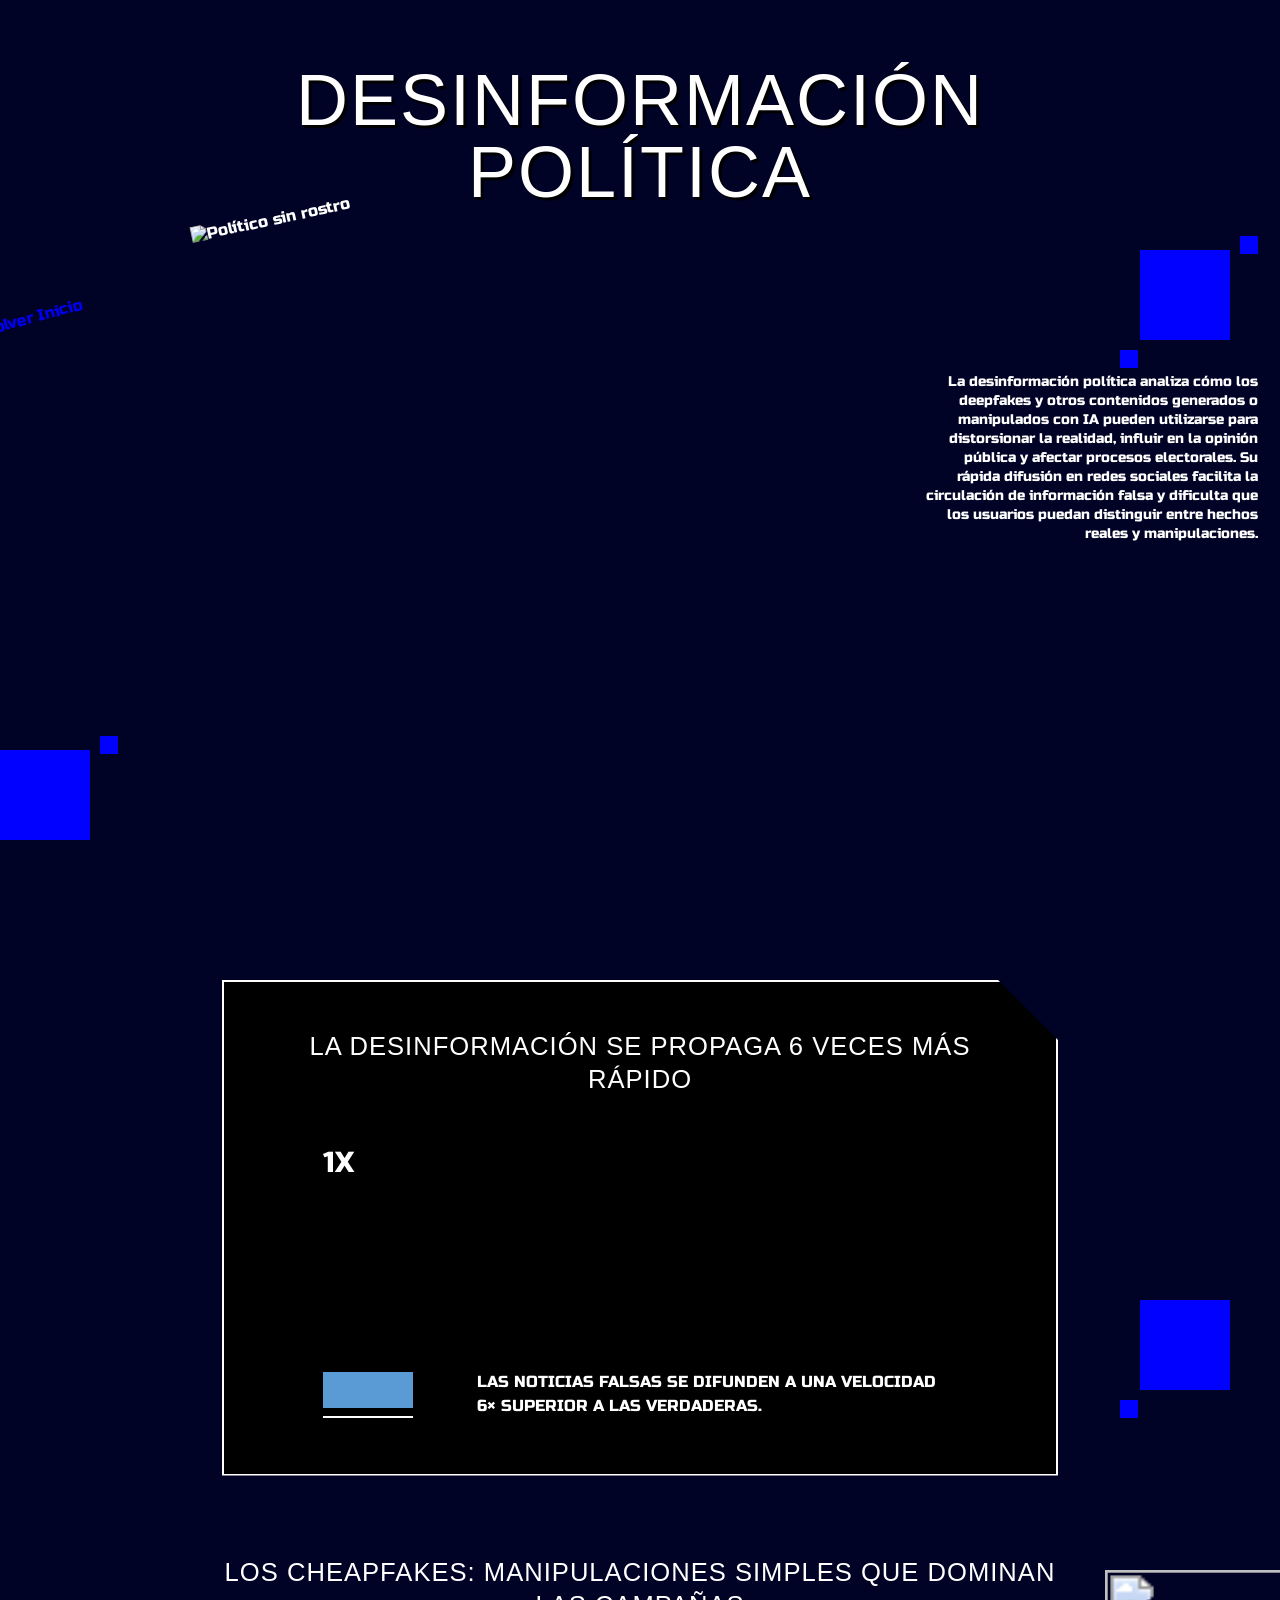
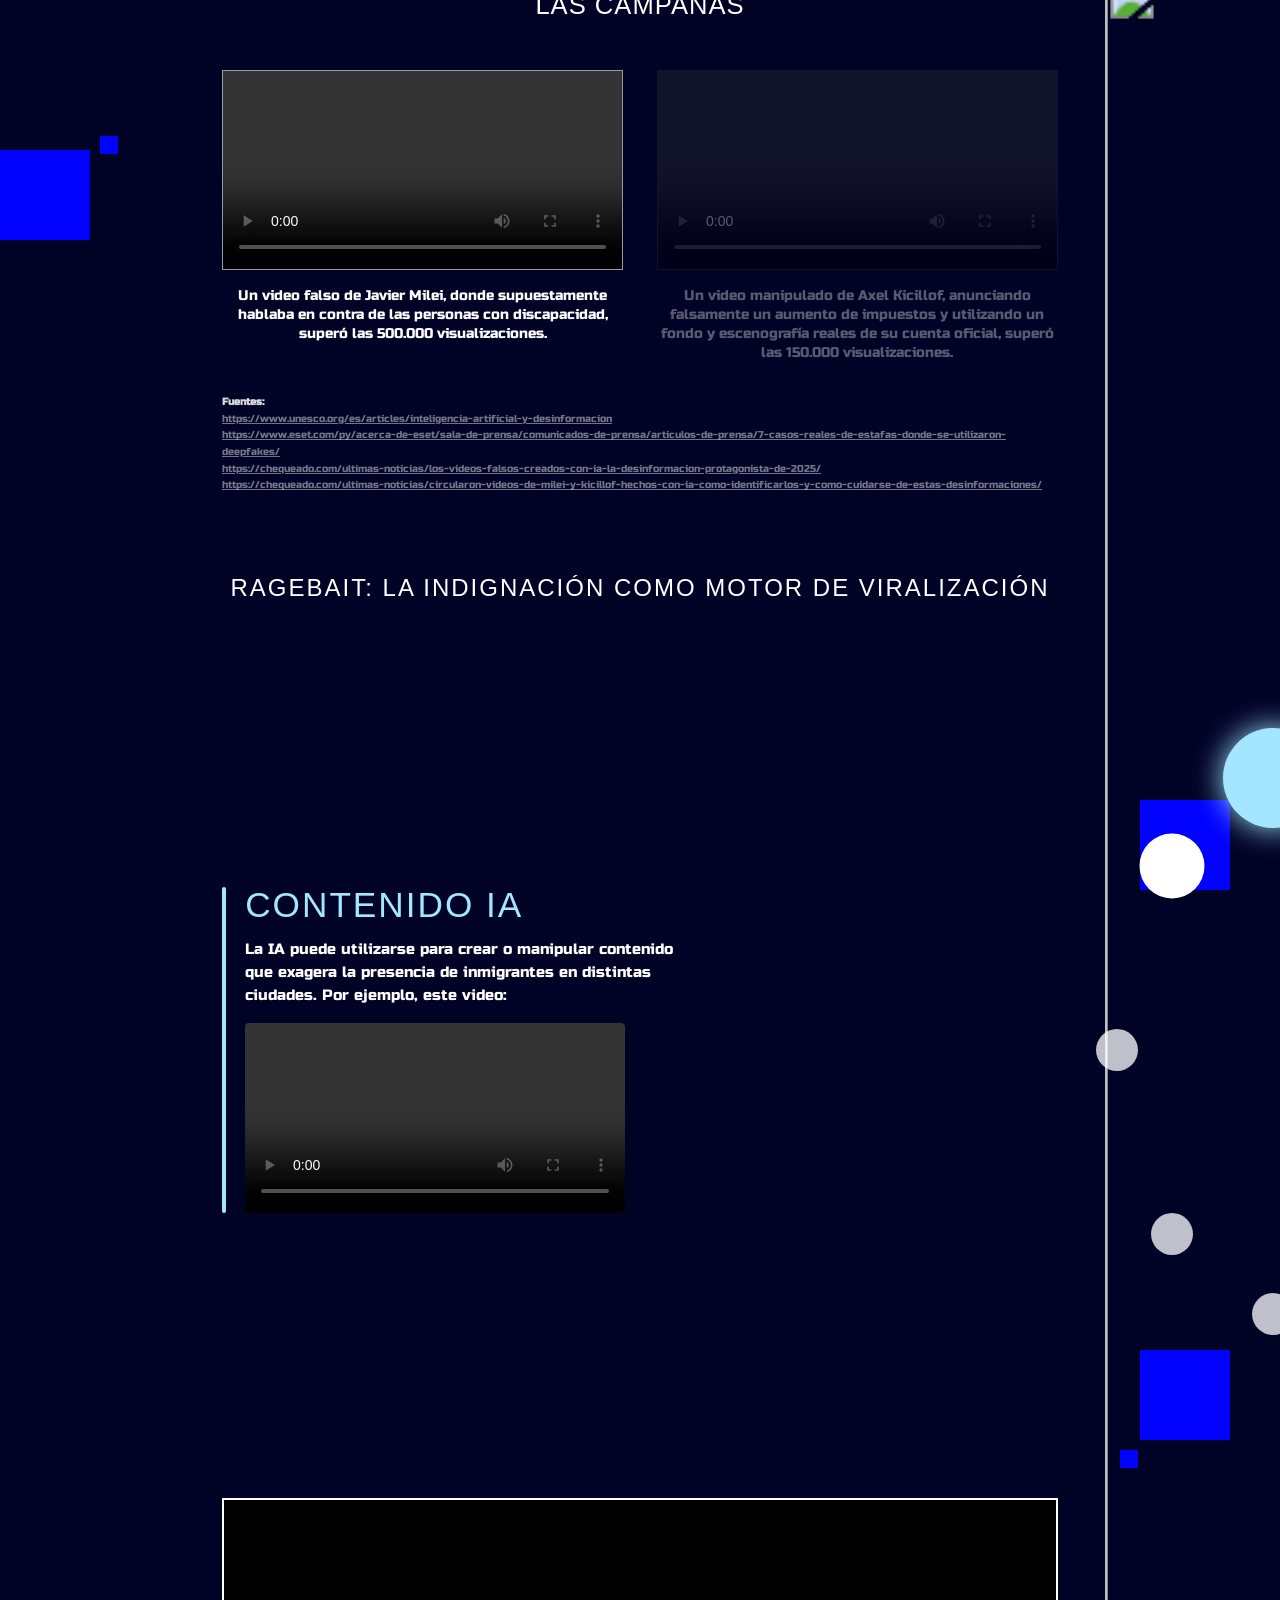
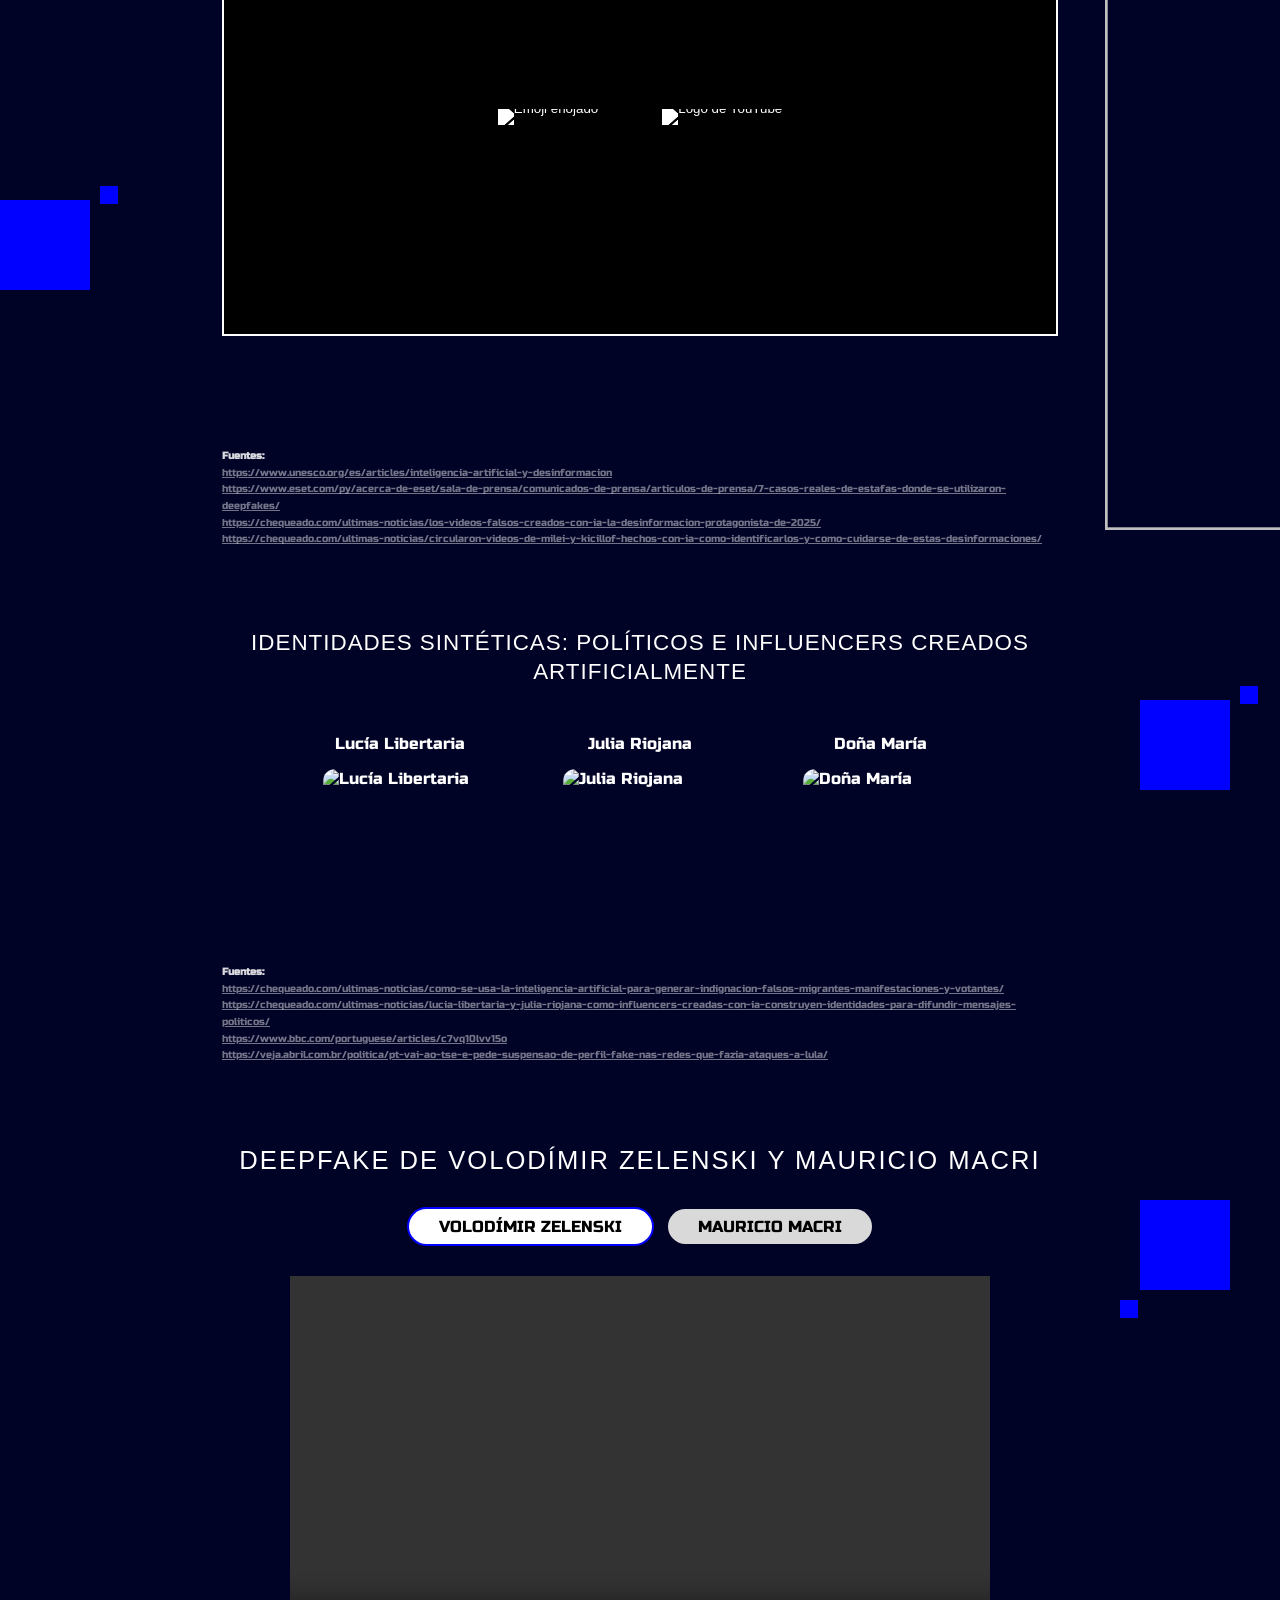
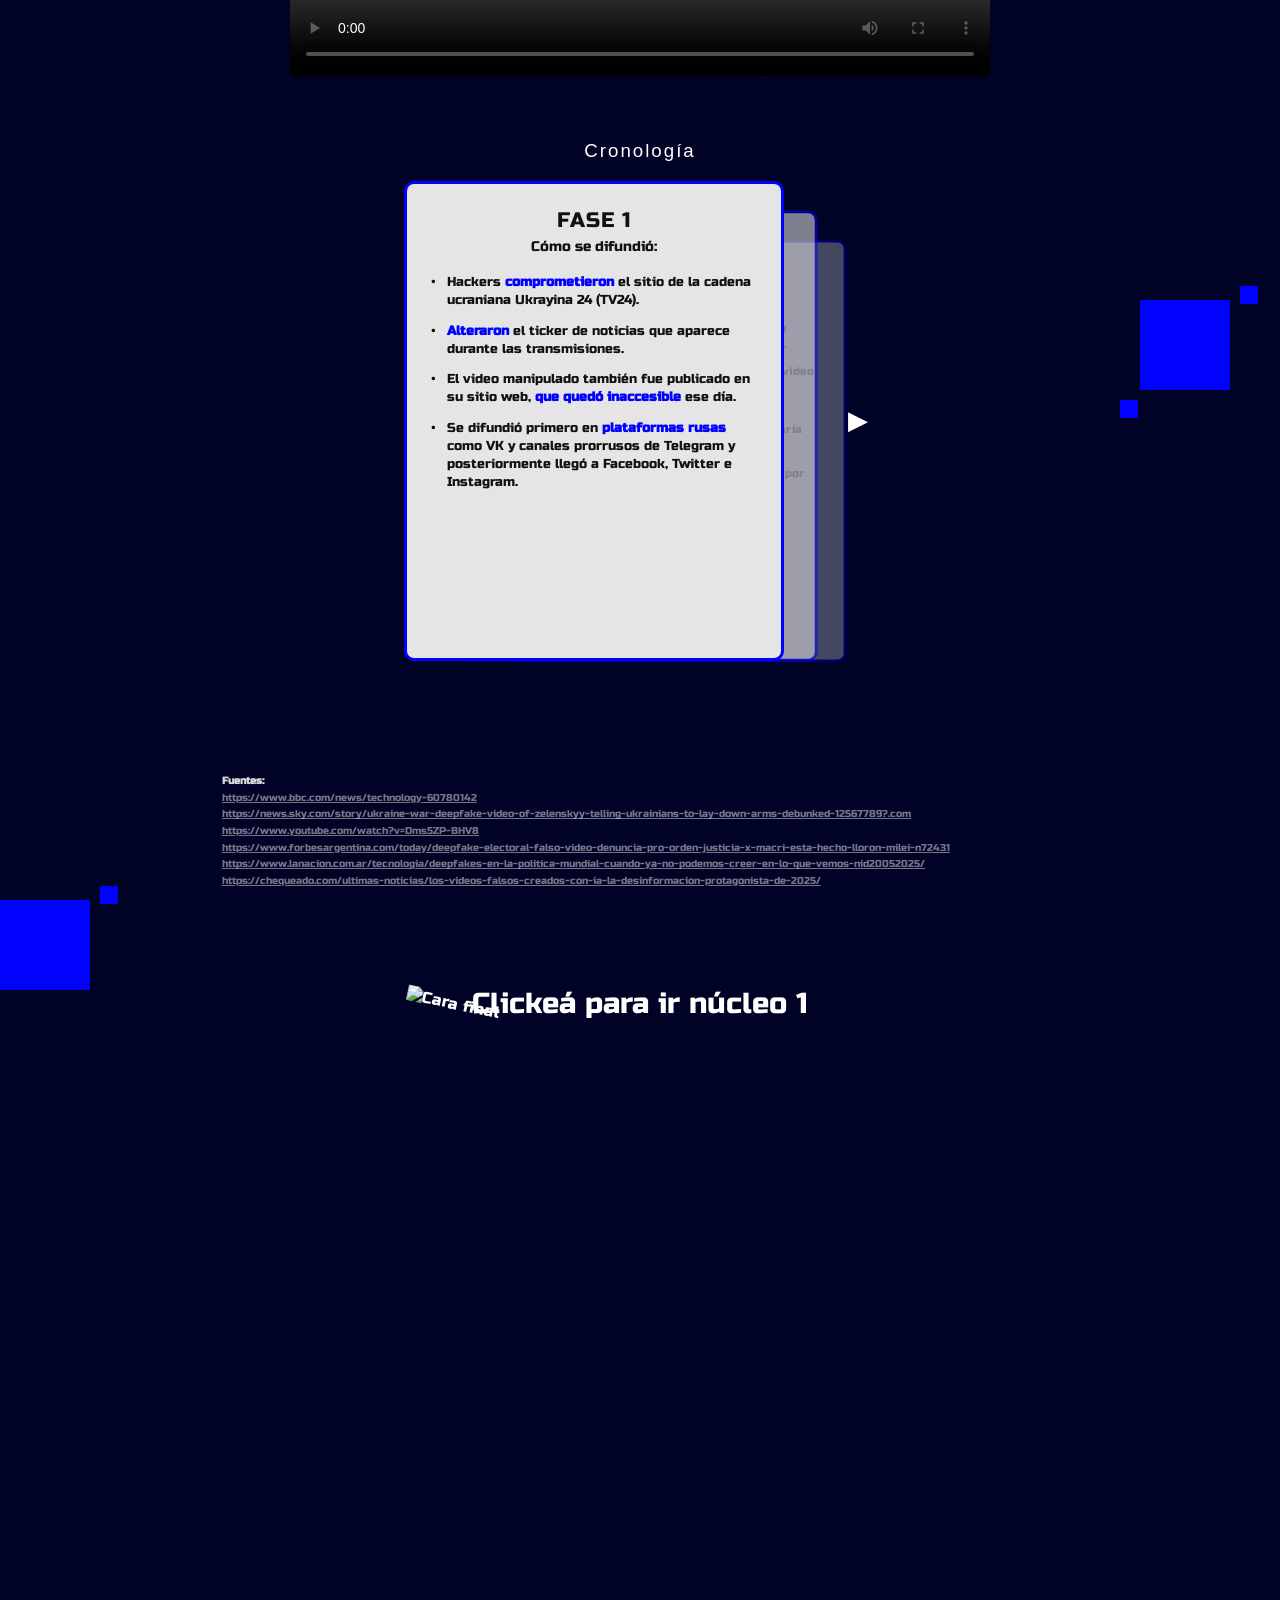
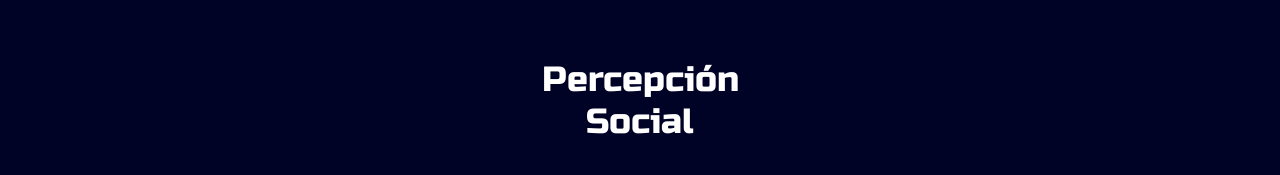
==== desinformacion.html @ 01d66748 "Add files via upload" ====
<!DOCTYPE html>
<html lang="es">
<head>
    <meta charset="UTF-8">
    <meta name="viewport" content="width=device-width, initial-scale=1.0">
    <title>Desinformación Política - Deepfakes</title>

    <link rel="preconnect" href="https://fonts.googleapis.com">
    <link rel="preconnect" href="https://fonts.gstatic.com" crossorigin>
    <link href="https://fonts.googleapis.com/css2?family=Russo+One&display=swap" rel="stylesheet">

    <!-- Estilos compartidos entre las 3 páginas (reset, fuente custom, variables, botones, etc.) -->
    <link rel="stylesheet" href="styles.css">

    <style>
.footer-face-link:hover,
.footer-face-link:focus-visible {
    transform: scale(1.05);
    filter: drop-shadow(0 0 10px rgba(255, 255, 255, 0.5));
}
.footer-link-wrapper:hover .footer-face,
.footer-link-wrapper:focus-visible .footer-face {
    filter: drop-shadow(0 0 10px rgba(255, 255, 255, 0.5));
    transform: scale(1.05) rotate(-12deg);
}

.propagacion-section h2,
.cheapfakes-section h2,
.identidades-section h2,
.slop-section h2 {
    font-size: 1.4rem;
    letter-spacing: 1px;
}
        .glitch-bg {
    position: absolute;
    top: 0;
    left: 0;
    width: 100%;
    z-index: -1;
    pointer-events: none;
}

.glitch-group {
    position: absolute;
    width: 140px;
    height: 140px;
}

.glitch-block {
    position: absolute;
    background-color: #0001FF;
}

.gb-main {
    top: 0;
    left: 0;
    width: 90px;
    height: 90px;
}

.gb-mini {
    width: 18px;
    height: 18px;
}
.gb-mini-a { top: -14px; left: 100px; }
.gb-mini-b { top: 100px; left: -20px; }

/* Distribución con bastante más distancia entre grupos,
   alternando izquierda/derecha, saltos de ~450-600px */
.gg-1  { top: 250px;  right: 0; }
.gg-2  { top: 750px;  left: 0; }
.gg-3  { top: 1300px; right: 0; }
.gg-4  { top: 1750px; left: 0; }
.gg-5  { top: 2400px; right: 0; }
.gg-6  { top: 2950px; right: 0; }
.gg-7  { top: 3400px; left: 0; }
.gg-8  { top: 3900px; right: 0; }
.gg-9  { top: 4400px; right: 0; }
.gg-10 { top: 5100px; right: 0; }
.gg-11 { top: 5700px; left: 0; }

        body {
            background-color: var(--bg-blue);
            background-size: cover;
            background-attachment: fixed;
            background-position: center;
            color: var(--text-white);
            font-family: 'Russo One', sans-serif;
            overflow-x: hidden;
        }

        .infographic-container {
            max-width: 900px;
            margin: 0 auto;
            padding: 2rem;
            display: flex;
            flex-direction: column;
            gap: 5rem;
        }

        h1, h2, h3 {
            text-align: center;
            letter-spacing: 2px;
        }

        /* =========================================
           1. CABECERA (Título y Caras)
           ========================================= */
        .header-section {
            display: flex;
            flex-direction: column;
            align-items: center;
            position: relative;
            margin-top: 2rem;
        }

        .header-section h1 { font-size: 4.5rem; line-height: 1; margin-bottom: 2rem; text-shadow: 3px 3px 0 #000; }

        .header-content {
            display: flex;
            justify-content: center;
            align-items: center;
            width: 100%;
            position: relative;
        }

        .main-face {
            width: 760px;
            height: 760px;
            z-index: 2;
            object-fit: contain;
            transform: rotate(-12deg);
            margin-top: -100px;  
        }

        .side-face-left {
            width: 340px;
            height: 480px;
            position: absolute;
            left: -200px;
            top: 5%;
            cursor: pointer;
            object-fit: contain;
            /* Inclinación hacia la izquierda */
            transform: rotate(-15deg);
            transition: transform 0.3s;
        }
        .side-face-left:hover,
        .side-face-left:focus-visible {
            transform: scale(1.1) rotate(-15deg);
        }

        .header-text-right {
            width: 340px;
            height: 480px;
            font-size: 0.85rem;
            line-height: 1.4;
            position: absolute;
            right: -200px;
            top: 20%;
            text-align: right;
        }

        /* =========================================
   2. PROPAGACIÓN - GRÁFICO INTERACTIVO 1X → 6X
   ========================================= */
   .propagacion-section h2 {
    font-size: 1.6rem;
    text-shadow: 2px 2px 5px rgba(0,0,0,0.5);
    margin-bottom: 3rem;
    line-height: 1.3;
}

.propagacion-section {
    background-color: #000;
    border: 2px solid #ffffff;
    padding: 3rem 3rem 3.5rem 3rem;
    position: relative;
    /* Corte diagonal en la esquina superior derecha */
    clip-path: polygon(
        0 0,
        calc(100% - 60px) 0,
        100% 60px,
        100% 100%,
        0 100%
    );
}

.propagacion-section {
    background-color: #000;
    border: 2px solid #ffffff;
    padding: 3rem 3rem 3.5rem 3rem;
}

.propagacion-content {
    display: flex;
    align-items: flex-end;
    justify-content: center;
    gap: 4rem;
    flex-wrap: wrap;
}

.propagacion-graph {
    display: flex;
    flex-direction: column;
    align-items: flex-start;
    width: 90px;
    cursor: pointer;
}

.graph-label {
    font-family: 'Russo One', sans-serif;
    font-size: 1.8rem;
    margin-bottom: 0.5rem;
}

.graph-bar-wrap {
    position: relative;
    width: 100%;
    height: 220px;
    display: flex;
    align-items: flex-end;
}

.graph-bar {
    width: 100%;
    height: 36px;
    background-color: #5A9BD6;
    transition: height 0.5s ease, opacity 0.3s ease;
}

.graph-arrow {
    position: absolute;
    bottom: 0;
    left: 0;
    width: 100%;
    height: 0;
    opacity: 0;
    transition: height 0.5s ease, opacity 0.3s ease;
}

/* Estado hover: la barra desaparece y crece la flecha */
.propagacion-graph:hover .graph-bar {
    height: 0;
    opacity: 0;
}
.propagacion-graph:hover .graph-arrow {
    height: 220px;
    opacity: 1;
}

.graph-baseline {
    width: 100%;
    height: 2px;
    background-color: #fff;
    margin-top: 0.5rem;
}

.propagacion-text {
    font-family: 'Russo One', sans-serif;
    max-width: 480px;
    text-align: left;
}
.propagacion-text p {
    font-size: 1rem;
    line-height: 1.5;
    margin-bottom: 0; /* para que no quede aire extra abajo y se alinee bien con la línea */
}

        /* =========================================
   3. CHEAPFAKES - TOGGLE ACTIVO/INACTIVO
   ========================================= */
.cheapfakes-section h2 {
    margin-bottom: 3rem;
    font-size: 1.6rem;
    line-height: 1.3;
}

.cheapfakes-row {
    display: flex;
    justify-content: space-between;
    gap: 2rem;
}
.cheapfake-item {
    width: 48%;
    display: flex;
    flex-direction: column;
    align-items: center;
    cursor: pointer;
    opacity: 1;
    transition: opacity 0.4s ease;
}

/* El video no seleccionado queda atenuado */
.cheapfake-item.inactive {
    opacity: 0.35;
}

.cheapfake-img {
    width: 100%;
    height: 200px;
    margin-bottom: 1rem;
    border: 1px solid rgba(255,255,255,0.2);
    transition: border-color 0.4s ease;
    object-fit: cover;
    background-color: #000;
}

.cheapfake-item.active .cheapfake-img {
    border-color: rgba(255,255,255,0.6);
}

.cheapfake-text {
    font-size: 0.85rem;
    text-align: center;
    line-height: 1.4;
}

        /* =========================================
   4. RAGEBAIT - DIAGRAMA DE VIRALIZACIÓN
   ========================================= */
.ragebait-section h2 { margin-bottom: 3rem; }
.ragebait-icons-row {
    display: flex;
    justify-content: center;
    align-items: center;
    gap: 4rem;
    margin-top: 3rem;
    flex-wrap: wrap;
    background-color: #000;
    border: 2px solid #ffffff;
    padding: 2.5rem 3rem;
}

.ragebait-icon-item {
    display: flex;
    align-items: center;
    gap: 1rem;
}

.ragebait-icon-btn {
    background: transparent;
    border: none;
    padding: 0;
    cursor: pointer;
    line-height: 0;
}

.ragebait-icon-img {
    width: 170px;
    height: 170px;
    object-fit: contain;
    filter: brightness(0) invert(1);
    transition: filter 0.3s ease, transform 0.3s ease;
}

.ragebait-icon-item.active .ragebait-icon-img {
    filter: brightness(0) saturate(100%) invert(19%) sepia(94%) saturate(7484%) hue-rotate(357deg) brightness(97%) contrast(119%);
    transform: scale(1.08);
}

.ragebait-popup {
    width: 0;
    opacity: 0;
    overflow: hidden;
    background-color: #d9d9d9;
    border: 2px solid #14149b;
    box-shadow: 3px 3px 0 rgba(0,0,0,0.4);
    transition: width 0.35s ease, opacity 0.3s ease;
    flex-shrink: 0;
}

.ragebait-icon-item.active .ragebait-popup {
    width: 240px;
    opacity: 1;
}

.ragebait-popup-bar {
    height: 20px;
    background: linear-gradient(90deg, #000f9e, #3f6fe0);
    display: flex;
    justify-content: flex-end;
    align-items: center;
    gap: 4px;
    padding: 0 5px;
}

.ragebait-popup-bar span {
    width: 11px;
    height: 11px;
    background-color: #d9d9d9;
    border: 1px solid #000;
}

.ragebait-popup-text {
    font-family: 'Russo One', sans-serif;
    color: #14149b;
    font-size: 0.85rem;
    line-height: 1.4;
    padding: 0.8rem;
}

@media (max-width: 640px) {
    .ragebait-icon-item { flex-direction: column; }
    .ragebait-icon-item.active .ragebait-popup { width: 220px; }
}
.viral-diagram {
    display: flex;
    align-items: center;
    justify-content: space-between;
    gap: 2rem;
    width: 100%;
    min-height: 520px;
}

/* --- PANEL DE TEXTO IZQUIERDO --- */
.viral-text-panel {
    display: flex;
    gap: 1.2rem;
    width: 55%;
    min-width: 280px;
}

.viral-bar {
    width: 4px;
    background-color: #ffffff;
    flex-shrink: 0;
    border-radius: 2px;
}

.viral-content {
    display: flex;
    flex-direction: column;
    gap: 1rem;
}

.viral-title {
    font-size: 2.2rem;
    text-align: left;
    letter-spacing: 2px;
    line-height: 1;
    transition: color 0.3s ease;
}

.viral-desc {
    font-family: 'Russo One', sans-serif;
    font-size: 0.95rem;
    line-height: 1.5;
}

.viral-media {
    width: 100%;
    max-width: 380px;
}
.viral-media img,
.viral-media video {
    width: 100%;
    border-radius: 4px;
    display: block;
}

.viral-media video {
    background-color: #000;   /* el fondo negro solo tiene sentido en video, mientras carga */
}

/* --- CADENA DE CÍRCULOS A LA DERECHA --- */
.viral-path-wrap {
    position: relative;
    left: 30%;
    width: 32%;          /* antes 40% */
    max-width: 240px;    /* antes 320px */
    aspect-ratio: 300 / 1000;
    flex-shrink: 0;
}

.viral-path-bg {
    position: absolute;
    top: 0;
    left: 100%;
    width: 100%;
    height: 100%;
    object-fit: contain;
    z-index: 0;
    pointer-events: none;
    transform: scale(2.70)
}

.viral-node {
    position: absolute;
    transform: translate(-50%, -50%);
    border-radius: 50%;
    background-color: #ffffff;
    border: none;
    cursor: pointer;
    padding: 0;
    z-index: 1;
    transition: width 0.4s ease, height 0.4s ease, background-color 0.4s ease, box-shadow 0.4s ease, opacity 0.4s ease;
}

.viral-node.dist-0 {
    width: 100px;   /* antes 130px */
    height: 100px;
    opacity: 1;
}
.viral-node.dist-1 {
    width: 65px;    /* antes 85px */
    height: 65px;
    opacity: 1;
}
.viral-node.dist-2,
.viral-node.dist-3 {
    width: 42px;    /* antes 55px */
    height: 42px;
    opacity: 0.75;
}

.viral-node:focus-visible {
    outline: 2px solid #fff;
    outline-offset: 3px;
}


        /* =========================================
   5. IDENTIDADES SINTÉTICAS - PERFILES DESPLEGABLES
   ========================================= */
.identidades-section h2 {
    margin-bottom: 3rem;
    text-align: center;
    line-height: 1.3;
}

.identidades-row {
    display: flex;
    justify-content: center;
    gap: 5rem;
    flex-wrap: wrap;
    align-items: flex-start;
}

.identidad-item {
    display: flex;
    flex-direction: column;
    align-items: center;
    width: 160px;
    cursor: pointer;
}

.identidad-name {
    font-family: 'Russo One', sans-serif;
    font-size: 1rem;
    margin-bottom: 0.8rem;
    text-align: center;
}

.identidad-img {
    width: 160px;
    height: 160px;
    border-radius: 15px;
    object-fit: cover;
    border: 3px solid transparent;
    transition: border-color 0.3s ease;
}

/* Cuando el perfil está abierto, resalta el borde de la foto */
.identidad-item.open .identidad-img {
    border-color: #0001FF;
}

/* Panel desplegable: oculto por defecto, se despliega con animación */
.identidad-panel {
    width: 260px;
    max-height: 0;
    overflow: hidden;
    opacity: 0;
    margin-top: 0;
    background-color: #ffffff;
    color: #080b40;
    border: 3px solid #0001FF;
    border-radius: 8px;
    transition: max-height 0.5s ease, opacity 0.4s ease, margin-top 0.4s ease;
}

.identidad-item.open .identidad-panel {
    max-height: 900px;
    opacity: 1;
    margin-top: 1rem;
    padding: 1.2rem;
}

.identidad-desc {
    font-family: 'Russo One', sans-serif;
    font-size: 0.9rem;
    line-height: 1.4;
    margin-bottom: 1rem;
    text-align: left;
}

.identidad-video {
    width: 100%;
    border-radius: 4px;
    background-color: #000;
    display: block;
}

        /* =========================================
   6. DEEPFAKES ESPECÍFICOS - TOGGLE + FASES
   ========================================= */
.deepfake-especifico-section h2 {
    margin-bottom: 2rem;
    font-size: 1.6rem;
    line-height: 1.3;
}

.botones-row {
    display: flex;
    justify-content: center;
    gap: 1rem;
    margin-bottom: 2rem;
    flex-wrap: wrap;
}

.boton-tab.active {
    background-color: #fff;
    box-shadow: 0 0 0 2px #0001FF;
}

.video-player {
    display: block;
    width: 100%;
    max-width: 700px;
    height: 400px;
    margin: 0 auto 4rem auto;
    background-color: #000;
    object-fit: cover;
}

/* --- CARRUSEL DE FASES --- */
.fases-carousel {
    display: flex;
    align-items: center;
    justify-content: center;
    gap: 3.5rem;
}

.fase-arrow {
    background: transparent;
    border: none;
    color: #fff;
    font-size: 1.6rem;
    cursor: pointer;
    line-height: 1;
    padding: 0.5rem;
    transition: transform 0.2s ease;
    flex-shrink: 0;
}
.fase-arrow:hover {
    transform: scale(1.15);
}

.fase-cards-viewport {
    position: relative;
    width: min(85vw, 380px);
    height: 480px;
}

.fase-card {
    position: absolute;
    top: 0;
    left: 0;
    width: 100%;
    height: 100%;
    background-color: #e5e5e5;
    color: #111;
    border: 3px solid #0001FF;
    border-radius: 10px;
    padding: 1.5rem;
    box-sizing: border-box;
    font-family: 'Russo One', sans-serif;
    overflow-y: auto;
    transition: transform 0.45s ease, opacity 0.45s ease;
}

.fase-title {
    text-align: center;
    font-size: 1.3rem;
    margin-bottom: 0.3rem;
    letter-spacing: 1px;
}
.fase-subtitle {
    text-align: center;
    font-size: 0.9rem;
    margin-bottom: 1.2rem;
}
.fase-intro {
    font-size: 0.8rem;
    margin-bottom: 0.8rem;
}
.fase-list {
    list-style: none;
    font-size: 0.8rem;
    line-height: 1.4;
}
.fase-list li {
    margin-bottom: 0.8rem;
    padding-left: 1rem;
    position: relative;
}

.fase-list li::before {
    content: "•";
    position: absolute;
    left: 0;
}
.fase-sublist {
    list-style: none;
    margin: 0.5rem 0 0.5rem 1rem;
}
.fase-sublist li::before {
    content: "•";
}
.fase-highlight {
    color: #0001FF;
    font-weight: bold;
}

/* Estados del carrusel según la distancia al índice activo (efecto apilado) */
.fase-card[data-state="active"]  { transform: translateX(0) scale(1); opacity: 1; z-index: 5; }
.fase-card[data-state="next-1"]  { transform: translateX(45px) translateY(15px) scale(0.94); opacity: 0.55; z-index: 4; }
.fase-card[data-state="next-2"]  { transform: translateX(85px) translateY(30px) scale(0.88); opacity: 0.3; z-index: 3; }
.fase-card[data-state="prev-1"]  { transform: translateX(-45px) translateY(15px) scale(0.94); opacity: 0.55; z-index: 4; }
.fase-card[data-state="prev-2"]  { transform: translateX(-85px) translateY(30px) scale(0.88); opacity: 0.3; z-index: 3; }
.fase-card[data-state="hidden"]  { opacity: 0; pointer-events: none; z-index: 1; }


        /* =========================================
           8. FOOTER
           ========================================= */
        .footer-section {
            display: flex;
            flex-direction: column;
            align-items: center;
            gap: 1.5rem;
        }

       .footer-face-link {
    display: flex;
    flex-direction: column;
    align-items: center;
    gap: 1.2rem;
    text-decoration: none;
    color: #fff;
    margin-top: 1rem;
    transition: transform 0.3s ease;
}

.footer-face-cta {
    font-size: 1.8rem;
    text-align: center;
}

.footer-face {
    width: 600px;
    height: 600px;
    transform: rotate(12deg)
}

.footer-face-label {
    font-size: 2.2rem;
    text-align: center;
    line-height: 1.2;
}

.fuentes-block {
    font-family: 'Russo One', sans-serif;
    font-size: 0.65rem;
    line-height: 1.6;
    color: rgba(255, 255, 255, 0.6);
    margin-top: 2rem;
    text-align: left;
    word-break: break-word;
}

.fuentes-block strong {
    color: rgba(255, 255, 255, 0.85);
}

.fuentes-block a {
    color: rgba(255, 255, 255, 0.45);
    text-decoration: underline;
}

.fuentes-block a:link,
.fuentes-block a:visited {
    color: rgba(255, 255, 255, 0.45);
    text-decoration: underline;
}

.fuentes-block a:hover,
.fuentes-block a:focus-visible {
    color: rgba(255, 255, 255, 0.75);
}

</style>
</head>
<body>

    <div class="infographic-container">

        <!-- 1. CABECERA -->
        <section class="header-section">
            <h1>DESINFORMACIÓN<br>POLÍTICA</h1>
            <div class="header-content">

                <!-- Link Volver (Cara a la izquierda) -->
                <a href="index.html">
                    <img src="recursos/caraprincipal.png" class="img-placeholder side-face-left" alt="Volver Inicio">
                </a>

                <!-- Cara Central -->
                <img src="recursos/carapolitica.png" class="img-placeholder main-face" alt="Político sin rostro"> 

                <!-- Texto explicativo a la derecha -->
                <div class="header-text-right">
                    <p>La desinformación política analiza cómo los deepfakes y otros contenidos generados o manipulados con IA pueden utilizarse para distorsionar la realidad, influir en la opinión pública y afectar procesos electorales. 

                        Su rápida difusión en redes sociales facilita la circulación de información falsa y dificulta que los usuarios puedan distinguir entre hechos reales y manipulaciones.</p>
                </div>
            </div>
        </section>

        <!-- 2. PROPAGACIÓN -->
        <!-- 2. PROPAGACIÓN -->
    <section class="propagacion-section">
        <h2>LA DESINFORMACIÓN SE PROPAGA 6 VECES MÁS RÁPIDO</h2>

    <div class="propagacion-content">
        <div class="propagacion-graph" id="propagacion-graph">
            <span class="graph-label" id="graph-label">1X</span>
            <div class="graph-bar-wrap">
                <div class="graph-bar" id="graph-bar"></div>
                <svg class="graph-arrow" id="graph-arrow" viewBox="0 0 100 260" preserveAspectRatio="none">
                    <polygon points="50,0 100,80 70,80 70,260 30,260 30,80 0,80" fill="#ff003c"/>
                </svg>
            </div>
            <div class="graph-baseline"></div>
        </div>

        <div class="propagacion-text">
            <div class="propagacion-text">
                <p>LAS NOTICIAS FALSAS SE DIFUNDEN A UNA VELOCIDAD 6&times; SUPERIOR A LAS VERDADERAS.</p>
            </div>
    </div>
    </section>

        <!-- 3. CHEAPFAKES -->
<!-- 3. CHEAPFAKES -->
<section class="cheapfakes-section">
    <h2>LOS CHEAPFAKES: MANIPULACIONES SIMPLES QUE DOMINAN LAS CAMPAÑAS</h2>

    <div class="cheapfakes-row" id="cheapfakes-row">
        <div class="cheapfake-item active" data-cheapfake="1">
            <video class="cheapfake-img" src="recursos/cheapfake1.mp4" controls playsinline></video>
            <div class="cheapfake-text">
                Un video falso de Javier Milei, donde supuestamente hablaba en contra de las personas con discapacidad, superó las 500.000 visualizaciones.
            </div>
        </div>
        <div class="cheapfake-item inactive" data-cheapfake="2">
            <video class="cheapfake-img" src="recursos/cheapfake2.mp4" controls playsinline></video>
            <div class="cheapfake-text">
                Un video manipulado de Axel Kicillof, anunciando falsamente un aumento de impuestos y utilizando un fondo y escenografía reales de su cuenta oficial, superó las 150.000 visualizaciones.
            </div>
        </div>
    </div>
    <p class="fuentes-block">
        <strong>Fuentes:</strong> <br>
        <a href="https://www.unesco.org/es/articles/inteligencia-artificial-y-desinformacion" target="_blank" rel="noopener">https://www.unesco.org/es/articles/inteligencia-artificial-y-desinformacion</a><br>
        <a href="https://www.eset.com/py/acerca-de-eset/sala-de-prensa/comunicados-de-prensa/articulos-de-prensa/7-casos-reales-de-estafas-donde-se-utilizaron-deepfakes/ " target="_blank" rel="noopener">https://www.eset.com/py/acerca-de-eset/sala-de-prensa/comunicados-de-prensa/articulos-de-prensa/7-casos-reales-de-estafas-donde-se-utilizaron-deepfakes/ </a><br>
        <a href="https://chequeado.com/ultimas-noticias/los-videos-falsos-creados-con-ia-la-desinformacion-protagonista-de-2025/ " target="_blank" rel="noopener">https://chequeado.com/ultimas-noticias/los-videos-falsos-creados-con-ia-la-desinformacion-protagonista-de-2025/ </a><br>
        <a href="https://chequeado.com/ultimas-noticias/circularon-videos-de-milei-y-kicillof-hechos-con-ia-como-identificarlos-y-como-cuidarse-de-estas-desinformaciones/ " target="_blank" rel="noopener">https://chequeado.com/ultimas-noticias/circularon-videos-de-milei-y-kicillof-hechos-con-ia-como-identificarlos-y-como-cuidarse-de-estas-desinformaciones/ </a>
    </p>
</section>

        <!-- 4. RAGEBAIT -->
<section class="ragebait-section">
    <h2>RAGEBAIT: LA INDIGNACIÓN COMO MOTOR DE VIRALIZACIÓN</h2>

    <div class="viral-diagram">
        <div class="viral-text-panel">
            <div class="viral-bar" id="viral-bar"></div>
            <div class="viral-content">
                <h3 class="viral-title" id="viral-title"></h3>
                <p class="viral-desc" id="viral-desc"></p>
                <div class="viral-media" id="viral-media"></div>
            </div>
        </div>

        <div class="viral-path-wrap">
            <img src="recursos/aro.png" class="viral-path-bg" alt="">
        
            <button type="button" class="viral-node" data-step="0" style="top:16%; left:85%;" aria-label="Contenido IA"></button>
            <button type="button" class="viral-node" data-step="1" style="top:27%; left:43%;" aria-label="Provocación"></button>
            <button type="button" class="viral-node" data-step="2" style="top:50%; left:20%;" aria-label="Indignación"></button>
            <button type="button" class="viral-node" data-step="3" style="top:73%; left:43%;" aria-label="Interacción"></button>
            <button type="button" class="viral-node" data-step="4" style="top:83%; left:85%;" aria-label="Viralización"></button>
        </div>
    </div>

    <div class="ragebait-icons-row">
        <div class="ragebait-icon-item" data-ragebait="emoji">
            <div class="ragebait-popup">
                <div class="ragebait-popup-bar"><span></span><span></span><span></span></div>
                <p class="ragebait-popup-text">El ragebait busca provocar deliberadamente rabia e indignación para conseguir clics, interacciones y visualizaciones.</p>
            </div>
            <button type="button" class="ragebait-icon-btn" aria-label="Mostrar información sobre ragebait">
                <img src="recursos/emojienojado.png" alt="Emoji enojado" class="ragebait-icon-img">
            </button>
        </div>
    
        <div class="ragebait-icon-item" data-ragebait="youtube">
            <button type="button" class="ragebait-icon-btn" aria-label="Mostrar información sobre AI Slop">
                <img src="recursos/logoyoutube.png" alt="Logo de YouTube" class="ragebait-icon-img">
            </button>
            <div class="ragebait-popup">
                <div class="ragebait-popup-bar"><span></span><span></span><span></span></div>
                <p class="ragebait-popup-text">Se relaciona con el fenómeno de AI Slop, contenido sintético producido masivamente y de baja calidad.</p>
            </div>
        </div>
    </div>
</section>
<p class="fuentes-block">
    <strong>Fuentes:</strong> <br>
    <a href="https://www.unesco.org/es/articles/inteligencia-artificial-y-desinformacion" target="_blank" rel="noopener">https://www.unesco.org/es/articles/inteligencia-artificial-y-desinformacion</a><br>
    <a href="https://www.eset.com/py/acerca-de-eset/sala-de-prensa/comunicados-de-prensa/articulos-de-prensa/7-casos-reales-de-estafas-donde-se-utilizaron-deepfakes/ " target="_blank" rel="noopener">https://www.eset.com/py/acerca-de-eset/sala-de-prensa/comunicados-de-prensa/articulos-de-prensa/7-casos-reales-de-estafas-donde-se-utilizaron-deepfakes/ </a><br>
    <a href="https://chequeado.com/ultimas-noticias/los-videos-falsos-creados-con-ia-la-desinformacion-protagonista-de-2025/ " target="_blank" rel="noopener">https://chequeado.com/ultimas-noticias/los-videos-falsos-creados-con-ia-la-desinformacion-protagonista-de-2025/ </a><br>
    <a href="https://chequeado.com/ultimas-noticias/circularon-videos-de-milei-y-kicillof-hechos-con-ia-como-identificarlos-y-como-cuidarse-de-estas-desinformaciones/ " target="_blank" rel="noopener">https://chequeado.com/ultimas-noticias/circularon-videos-de-milei-y-kicillof-hechos-con-ia-como-identificarlos-y-como-cuidarse-de-estas-desinformaciones/ </a>
</p>

        <!-- 5. IDENTIDADES SINTÉTICAS -->
<section class="identidades-section">
    <h2>IDENTIDADES SINTÉTICAS: POLÍTICOS E INFLUENCERS CREADOS ARTIFICIALMENTE</h2>

    <div class="identidades-row" id="identidades-row">

        <div class="identidad-item">
            <p class="identidad-name">Lucía Libertaria</p>
            <img src="recursos/identidad1.png" class="identidad-img" alt="Lucía Libertaria">

            <div class="identidad-panel">
                <p class="identidad-desc">Influencer ficticia creada con IA que construye una identidad digital propia para difundir mensajes políticos y contenido alineado con el espacio libertario.</p>
                <video class="identidad-video" src="recursos/lucialibertaria.mp4" controls playsinline></video>
            </div>
        </div>

        <div class="identidad-item">
            <p class="identidad-name">Julia Riojana</p>
            <img src="recursos/identidad2.png" class="identidad-img" alt="Julia Riojana">

            <div class="identidad-panel">
                <p class="identidad-desc">Personaje generado mediante IA que simula ser una mujer real de La Rioja. Su identidad y contenido fueron utilizados para transmitir mensajes de carácter político.</p>
                <video class="identidad-video" src="recursos/juliariojana.mp4" controls playsinline></video>
            </div>
        </div>

        <div class="identidad-item">
            <p class="identidad-name">Doña María</p>
            <img src="recursos/identidad3.png" class="identidad-img" alt="Doña María">

            <div class="identidad-panel">
                <p class="identidad-desc">Avatar creado con IA que simulaba ser una mujer mayor brasileña y publicaba videos criticando al gobierno de Lula da Silva. Su contenido llegó a difundirse en cientos de videos de TikTok.</p>
                <video class="identidad-video" src="recursos/donamaria.mp4" controls playsinline></video>
            </div>
        </div>

    </div>
    <p class="fuentes-block">
        <strong>Fuentes:</strong> <br>
        <a href="https://chequeado.com/ultimas-noticias/como-se-usa-la-inteligencia-artificial-para-generar-indignacion-falsos-migrantes-manifestaciones-y-votantes/ " target="_blank" rel="noopener">https://chequeado.com/ultimas-noticias/como-se-usa-la-inteligencia-artificial-para-generar-indignacion-falsos-migrantes-manifestaciones-y-votantes/</a><br>
        <a href="https://chequeado.com/ultimas-noticias/lucia-libertaria-y-julia-riojana-como-influencers-creadas-con-ia-construyen-identidades-para-difundir-mensajes-politicos/ " target="_blank" rel="noopener">https://chequeado.com/ultimas-noticias/lucia-libertaria-y-julia-riojana-como-influencers-creadas-con-ia-construyen-identidades-para-difundir-mensajes-politicos/ </a><br>
        <a href="https://www.bbc.com/portuguese/articles/c7vq10lvv15o " target="_blank" rel="noopener">https://www.bbc.com/portuguese/articles/c7vq10lvv15o </a><br>
        <a href="https://veja.abril.com.br/politica/pt-vai-ao-tse-e-pede-suspensao-de-perfil-fake-nas-redes-que-fazia-ataques-a-lula/ " target="_blank" rel="noopener">https://veja.abril.com.br/politica/pt-vai-ao-tse-e-pede-suspensao-de-perfil-fake-nas-redes-que-fazia-ataques-a-lula/ </a>
    </p>
</section>
        <!-- 6. DEEPFAKES ESPECÍFICOS -->
<section class="deepfake-especifico-section">
    <h2>DEEPFAKE DE VOLODÍMIR ZELENSKI Y MAURICIO MACRI</h2>

    <div class="botones-row" id="persona-botones">
        <button type="button" class="boton-tab active" data-persona="zelenski">VOLODÍMIR ZELENSKI</button>
        <button type="button" class="boton-tab" data-persona="macri">MAURICIO MACRI</button>
    </div>

    <video class="video-player" id="deepfake-video" src="recursos/video-zelenski.mp4" controls playsinline></video>

    <h3>Cronología</h3> <br>

    <div class="fases-carousel">
        <button type="button" class="fase-arrow fase-arrow-left" id="fase-prev" aria-label="Fase anterior">◀</button>

        <div class="fase-cards-viewport" id="fase-cards-viewport">
            <!-- Las 3 tarjetas de fase se generan con JS según la persona elegida -->
        </div>

        <button type="button" class="fase-arrow fase-arrow-right" id="fase-next" aria-label="Fase siguiente">▶</button>
    </div>
</section>
<p class="fuentes-block">
    <strong>Fuentes:</strong> <br>
    <a href="https://www.bbc.com/news/technology-60780142 " target="_blank" rel="noopener">https://www.bbc.com/news/technology-60780142 </a><br>
    <a href="https://news.sky.com/story/ukraine-war-deepfake-video-of-zelenskyy-telling-ukrainians-to-lay-down-arms-debunked-12567789?.com " target="_blank" rel="noopener">https://news.sky.com/story/ukraine-war-deepfake-video-of-zelenskyy-telling-ukrainians-to-lay-down-arms-debunked-12567789?.com </a><br>
    <a href="https://www.youtube.com/watch?v=Dms5ZP-BHV8 " target="_blank" rel="noopener">https://www.youtube.com/watch?v=Dms5ZP-BHV8 </a><br>
    <a href="https://www.forbesargentina.com/today/deepfake-electoral-falso-video-denuncia-pro-orden-justicia-x-macri-esta-hecho-lloron-milei-n72431 " target="_blank" rel="noopener">https://www.forbesargentina.com/today/deepfake-electoral-falso-video-denuncia-pro-orden-justicia-x-macri-esta-hecho-lloron-milei-n72431 </a><br>
    <a href="https://www.lanacion.com.ar/tecnologia/deepfakes-en-la-politica-mundial-cuando-ya-no-podemos-creer-en-lo-que-vemos-nid20052025/ " target="_blank" rel="noopener">https://www.lanacion.com.ar/tecnologia/deepfakes-en-la-politica-mundial-cuando-ya-no-podemos-creer-en-lo-que-vemos-nid20052025/ </a><br>
    <a href="https://chequeado.com/ultimas-noticias/los-videos-falsos-creados-con-ia-la-desinformacion-protagonista-de-2025/ " target="_blank" rel="noopener">https://chequeado.com/ultimas-noticias/los-videos-falsos-creados-con-ia-la-desinformacion-protagonista-de-2025/ </a>
</p>
        <!-- 8. FOOTER -->
<section class="footer-section">
    <a href="percepcion.html" class="footer-face-link">
        <span class="footer-face-cta">Clickeá para ir núcleo 1</span>
        <img src="recursos/carasocial.png" class="img-placeholder footer-face" alt="Cara final">
        <span class="footer-face-label">Percepción<br>Social</span>
    </a>
</section>

    </div>

</body>
<div class="glitch-bg" aria-hidden="true"></div>
    <div class="glitch-group gg-1"><div class="glitch-block gb-main"></div><div class="glitch-block gb-mini gb-mini-a"></div><div class="glitch-block gb-mini gb-mini-b"></div></div>
    <div class="glitch-group gg-2"><div class="glitch-block gb-main"></div><div class="glitch-block gb-mini gb-mini-a"></div></div>
    <div class="glitch-group gg-3"><div class="glitch-block gb-main"></div><div class="glitch-block gb-mini gb-mini-b"></div></div>
    <div class="glitch-group gg-4"><div class="glitch-block gb-main"></div><div class="glitch-block gb-mini gb-mini-a"></div><div class="glitch-block gb-mini gb-mini-b"></div></div>
    <div class="glitch-group gg-5"><div class="glitch-block gb-main"></div><div class="glitch-block gb-mini gb-mini-a"></div></div>
    <div class="glitch-group gg-6"><div class="glitch-block gb-main"></div><div class="glitch-block gb-mini gb-mini-b"></div></div>
    <div class="glitch-group gg-7"><div class="glitch-block gb-main"></div><div class="glitch-block gb-mini gb-mini-a"></div><div class="glitch-block gb-mini gb-mini-b"></div></div>
    <div class="glitch-group gg-8"><div class="glitch-block gb-main"></div><div class="glitch-block gb-mini gb-mini-a"></div></div>
    <div class="glitch-group gg-9"><div class="glitch-block gb-main"></div><div class="glitch-block gb-mini gb-mini-b"></div></div>
    <div class="glitch-group gg-10"><div class="glitch-block gb-main"></div><div class="glitch-block gb-mini gb-mini-a"></div><div class="glitch-block gb-mini gb-mini-b"></div></div>
    <div class="glitch-group gg-11"><div class="glitch-block gb-main"></div><div class="glitch-block gb-mini gb-mini-a"></div></div>
</div>
<script>
    /* ==========================================================
       GRÁFICO 1X → 6X - SECCIÓN "PROPAGACIÓN"
       Al pasar el mouse, la barra azul se oculta y crece
       la flecha roja, y la etiqueta cambia de 1X a 6X.
       ========================================================== */
    (function () {
        const graph = document.getElementById('propagacion-graph');
        const label = document.getElementById('graph-label');
        if (!graph || !label) return;

        graph.addEventListener('mouseenter', () => { label.textContent = '6X'; });
        graph.addEventListener('mouseleave', () => { label.textContent = '1X'; });
    })();

    /* ==========================================================
   CHEAPFAKES - TOGGLE ENTRE LOS DOS VIDEOS
   Al hacer clic en un item, ese pasa a activo y el otro se
   atenúa Y se pausa (no sigue reproduciéndose de fondo).
   El play/volumen queda a cargo de los controles nativos
   del navegador, así que no hay autoplay: el usuario
   siempre tiene que darle play manualmente.
   ========================================================== */
(function () {
    const items = document.querySelectorAll('#cheapfakes-row .cheapfake-item');
    if (!items.length) return;

    items.forEach((item) => {
        const video = item.querySelector('video');

        item.addEventListener('click', () => {
            if (item.classList.contains('inactive')) {
                items.forEach((i) => {
                    const isSelected = i === item;
                    i.classList.remove('active', 'inactive');
                    i.classList.add(isSelected ? 'active' : 'inactive');

                    if (!isSelected) {
                        const otherVideo = i.querySelector('video');
                        otherVideo.pause();
                    }
                });
            }
        });
    });
})();

/* ==========================================================
   IDENTIDADES SINTÉTICAS - PERFILES DESPLEGABLES
   Cada perfil se abre/cierra de forma independiente al
   hacer clic. Al abrir uno nuevo, se cierran los demás
   (para que se vea de a un panel por vez, como en el Figma).
   ========================================================== */
   (function () {
    const items = document.querySelectorAll('#identidades-row .identidad-item');
    if (!items.length) return;

    items.forEach((item) => {
        item.addEventListener('click', () => {
            const wasOpen = item.classList.contains('open');

            items.forEach((i) => {
                i.classList.remove('open');
                // Pausa cualquier video que se esté reproduciendo al cerrar el panel
                const video = i.querySelector('video');
                if (video) video.pause();
            });

            if (!wasOpen) {
                item.classList.add('open');
            }
        });
    });
})();
/* ==========================================================
   DEEPFAKE ZELENSKI / MACRI - TOGGLE DE VIDEO + CARRUSEL DE FASES
   ========================================================== */
   (function () {
    const fasesData = {
        zelenski: {
            video: 'recursos/video-zelenski.mp4',
            fases: [
                {
                    subtitle: 'Cómo se difundió:',
                    items: [
                        'Hackers <span class="fase-highlight">comprometieron</span> el sitio de la cadena ucraniana Ukrayina 24 (TV24).',
                        '<span class="fase-highlight">Alteraron</span> el ticker de noticias que aparece durante las transmisiones.',
                        'El video manipulado también fue publicado en su sitio web, <span class="fase-highlight">que quedó inaccesible</span> ese día.',
                        'Se difundió primero en <span class="fase-highlight">plataformas rusas</span> como VK y canales prorrusos de Telegram y posteriormente llegó a Facebook, Twitter e Instagram.'
                    ]
                },
                {
                    subtitle: 'Mensaje falso:',
                    items: [
                        'Un <span class="fase-highlight">avatar</span> de Zelenski aparecía detrás de un podio presidencial.',
                        'Afirmaba que <span class="fase-highlight">gobernar</span> había sido difícil.',
                        'Decía que planeaba "devolver el Dombás" a Rusia.',
                        'Afirmaba que el esfuerzo bélico había <span class="fase-highlight">fracasado</span>.',
                        'Pedía a los soldados <span class="fase-highlight">deponer las armas</span> y regresar con sus familias.'
                    ]
                },
                {
                    subtitle: 'Respuesta:',
                    items: [
                        'El gobierno ucraniano ya había <span class="fase-highlight">advertido</span> sobre la posibilidad de deepfakes rusos.',
                        'Zelenski respondió rápidamente con un video selfie real, grabado con su teléfono.',
                        'Denominó al deepfake una <span class="fase-highlight">"provocación infantil"</span> y reafirmó que Ucrania continuaría defendiendo su territorio.',
                        'Meta y YouTube eliminaron el contenido por infringir sus políticas contra <span class="fase-highlight">medios manipulados engañosos.</span>'
                    ]
                }
            ]
        },
        macri: {
            video: 'recursos/video-macri.mp4',
            fases: [
                {
                    subtitle: 'Creación del Deepfake:',
                    intro: 'Se genera el contenido falso',
                    items: [
                        'Se crea un <span class="fase-highlight">video con IA</span> que clona el rostro y la voz de Mauricio Macri.',
                        'El video <span class="fase-highlight">simula que Macri anuncia</span> que Silvia Lospennato retira su candidatura.',
                        'Además, <span class="fase-highlight">pide votar</span> por Manuel Adorni.'
                    ]
                },
                {
                    subtitle: 'Difusión y Viralización:',
                    intro: 'El contenido se amplifica durante la veda',
                    items: [
                        'El video comienza a <span class="fase-highlight">circular en X</span>.',
                        'Es <span class="fase-highlight">difundido</span> por cuentas afines a La Libertad Avanza:<ul class="fase-sublist"><li>@GordoDan_</li><li>@TommyShelby_30</li><li>@TalibanMilei</li><li>@ElTrumpista</li></ul>',
                        'La difusión ocurre durante la veda electoral, buscando <span class="fase-highlight">favorecer</span> a Adorni.',
                        'Noticias Argentinas verifica que el video es <span class="fase-highlight">falso.</span>'
                    ]
                },
                {
                    subtitle: 'Respuesta Judicial:',
                    intro: 'Se interviene para frenar la desinformación',
                    items: [
                        'El PRO <span class="fase-highlight">denuncia el hecho</span> ante el Tribunal Electoral porteño.',
                        'La Justicia ordena a X <span class="fase-highlight">eliminar el video</span> en un plazo de 2 horas.',
                        'Se analiza una posible violación del Artículo 140 del Código Electoral Nacional, relacionado con la <span class="fase-highlight">inducción al voto mediante engaño</span>.',
                        '<span class="fase-highlight">Interviene</span> el Ministerio Público Fiscal.'
                    ]
                }
            ]
        }
    };

    const botones = document.querySelectorAll('#persona-botones .boton-tab');
    const video = document.getElementById('deepfake-video');
    const viewport = document.getElementById('fase-cards-viewport');
    const prevBtn = document.getElementById('fase-prev');
    const nextBtn = document.getElementById('fase-next');

    if (!botones.length || !video || !viewport) return;

    let currentPersona = 'zelenski';
    let currentIndex = 0;

    function renderCards() {
        const fases = fasesData[currentPersona].fases;
        viewport.innerHTML = '';

        fases.forEach((fase, i) => {
            const diff = i - currentIndex;
            let state = 'hidden';
            if (diff === 0) state = 'active';
            else if (diff === 1) state = 'next-1';
            else if (diff === 2) state = 'next-2';
            else if (diff === -1) state = 'prev-1';
            else if (diff === -2) state = 'prev-2';

            const card = document.createElement('div');
            card.className = 'fase-card';
            card.setAttribute('data-state', state);

            const introHtml = fase.intro ? `<p class="fase-intro">${fase.intro}</p>` : '';
            const itemsHtml = fase.items.map((item) => `<li>${item}</li>`).join('');

            card.innerHTML = `
                <p class="fase-title">FASE ${i + 1}</p>
                <p class="fase-subtitle">${fase.subtitle}</p>
                ${introHtml}
                <ul class="fase-list">${itemsHtml}</ul>
            `;

            viewport.appendChild(card);
        });

        prevBtn.hidden = currentIndex === 0;
        nextBtn.hidden = currentIndex === fases.length - 1;
    }

    function setPersona(persona) {
        currentPersona = persona;
        currentIndex = 0;
        video.src = fasesData[persona].video;
        video.load();

        botones.forEach((btn) => {
            btn.classList.toggle('active', btn.getAttribute('data-persona') === persona);
        });

        renderCards();
    }

    botones.forEach((btn) => {
        btn.addEventListener('click', () => setPersona(btn.getAttribute('data-persona')));
    });

    prevBtn.addEventListener('click', () => {
        if (currentIndex > 0) {
            currentIndex--;
            renderCards();
        }
    });

    nextBtn.addEventListener('click', () => {
        const total = fasesData[currentPersona].fases.length;
        if (currentIndex < total - 1) {
            currentIndex++;
            renderCards();
        }
    });

    setPersona('zelenski');
})();
/* ==========================================================
   RAGEBAIT - DIAGRAMA DE VIRALIZACIÓN (5 nodos, panel dinámico)
   ========================================================== */
   (function () {
    const nodes = document.querySelectorAll('.viral-node');
    const titleEl = document.getElementById('viral-title');
    const descEl = document.getElementById('viral-desc');
    const mediaEl = document.getElementById('viral-media');
    const barEl = document.getElementById('viral-bar');

    if (!nodes.length || !titleEl) return;

    const DATA = [
        {
            title: 'CONTENIDO IA',
            color: '#A2E6FF',
            desc: 'La IA puede utilizarse para crear o manipular contenido que exagera la presencia de inmigrantes en distintas ciudades. Por ejemplo, este video:',
            media: { type: 'video', src: 'recursos/contenido-ia.mp4' }
        },
        {
            title: 'PROVOCACIÓN',
            color: '#FF0000',
            desc: 'Este tipo de contenido busca provocar una reacción emocional fuerte y fomentar el rechazo, el miedo o el odio hacia las personas inmigrantes.',
            media: { type: 'img', src: 'recursos/provocacion.png' }
        },
        {
            title: 'INDIGNACIÓN',
            color: '#8B5CF4',
            desc: 'La provocación genera indignación, especialmente entre personas con discursos antiinmigración, que reaccionan al contenido y expresan su enojo en redes sociales.',
            media: { type: 'img', src: 'recursos/indignacion.png' }
        },
        {
            title: 'INTERACCIÓN',
            color: '#E947C0',
            desc: 'Las reacciones hacen que aumenten los comentarios, las menciones y los compartidos. En un solo día, este tipo de contenido puede superar las 1.200 menciones en redes sociales.',
            media: { type: 'gif', src: 'recursos/interaccion.gif' }
        },
        {
            title: 'VIRALIZACIÓN',
            color: '#E4C279',
            desc: 'La gran cantidad de interacciones hace que los algoritmos amplifiquen el contenido, permitiendo que alcance millones de visualizaciones. Esta viralización incentiva la creación de más contenido similar y vuelve a alimentar el ciclo.',
            media: { type: 'img', src: 'recursos/viralizacion.png' }
        }
    ];

    let activeStep = 0;

    function renderMedia(mediaInfo) {
        mediaEl.innerHTML = '';
        if (mediaInfo.type === 'video') {
            const video = document.createElement('video');
            video.src = mediaInfo.src;
            video.controls = true;
            video.playsInline = true;
            mediaEl.appendChild(video);
        } else {
            const img = document.createElement('img');
            img.src = mediaInfo.src;
            img.alt = '';
            mediaEl.appendChild(img);
        }
    }

    function setStep(step) {
        activeStep = step;
        const item = DATA[step];

        titleEl.textContent = item.title;
        titleEl.style.color = item.color;
        descEl.textContent = item.desc;
        barEl.style.backgroundColor = item.color;
        renderMedia(item.media);

        nodes.forEach((node) => {
            const nodeStep = parseInt(node.dataset.step, 10);
            const distance = Math.min(Math.abs(nodeStep - step), 3);

            node.classList.remove('dist-0', 'dist-1', 'dist-2', 'dist-3');
            node.classList.add(`dist-${distance}`);

            if (nodeStep === step) {
                node.style.backgroundColor = item.color;
                node.style.boxShadow = `0 0 30px ${item.color}`;
            } else {
                node.style.backgroundColor = '#ffffff';
                node.style.boxShadow = 'none';
            }
        });
    }

    nodes.forEach((node) => {
        node.addEventListener('click', () => {
            setStep(parseInt(node.dataset.step, 10));
        });
    });

    setStep(0);
})();

(function () {
    const items = document.querySelectorAll('.ragebait-icon-item');
    if (!items.length) return;

    items.forEach((item) => {
        const btn = item.querySelector('.ragebait-icon-btn');
        if (!btn) return;
        btn.addEventListener('click', () => item.classList.toggle('active'));
    });
})();
</script>
</html>
---- styles.css ----
.fuentes-block {
    font-family: 'Russo One', sans-serif;
    font-size: 0.65rem;
    line-height: 1.6;
    color: rgba(255, 255, 255, 0.6);
    margin-top: 2rem;
    text-align: left;
    word-break: break-word;
}

.fuentes-block strong {
    color: rgba(255, 255, 255, 0.85);
}

.fuentes-block a {
    color: rgba(255, 255, 255, 0.45);
    text-decoration: underline;
}

.fuentes-block a:link,
.fuentes-block a:visited {
    color: rgba(255, 255, 255, 0.45);
    text-decoration: underline;
}

.fuentes-block a:hover,
.fuentes-block a:focus-visible {
    color: rgba(255, 255, 255, 0.75);
}

/* =========================================================
   ESTILOS COMPARTIDOS - index.html / percepcion.html / desinformacion.html
   Todo lo que se repetía en las 3 páginas vive acá.
   Cada HTML mantiene en su propio <style> solo lo que es
   específico de esa página.
   ========================================================= */

/* --- RESET --- */
* {
    margin: 0;
    padding: 0;
    box-sizing: border-box;
}

/* --- FUENTE CUSTOM (Those Glitch) --- */
/* Nota: si podés, renombrá el archivo sin espacios
   (ej: those-glitch-regular.ttf) para evitar problemas
   de mayúsculas/minúsculas o de sistema de archivos
   entre tu compu y el servidor donde subas esto. */
@font-face {
    font-family: 'Those Glitch';
    src: url('recursos/Those Glitch Regular.ttf') format('truetype');
}

:root {
    /* Paleta usada en index.html */
    --bg-dark-blue: #000226;
    --text-light: #e0e5ff;
    --highlight-bg: rgba(255, 255, 255, 0.15);
    --highlight-border: rgba(255, 255, 255, 0.4);
    --red-accent: #ff2a2a;

    /* Paleta usada en percepcion.html y desinformacion.html */
    --bg-blue: #000226;
    --text-white: #ffffff;
    --red-accent-alt: #ff003c;
}

/* --- TIPOGRAFÍA DE TÍTULOS (base para las 3 páginas) --- */
h1, h2, h3 {
    font-family: 'Those Glitch', 'Impact', sans-serif;
    font-weight: normal;
}

/* --- BOTÓN "INICIO" / "VOLVER" (usado en percepcion.html y desinformacion.html) --- */
.btn-inicio {
    background-color: #d9d9d9;
    color: #000;
    border: none;
    padding: 10px 40px;
    border-radius: 20px;
    text-decoration: none;
    font-size: 1.2rem;
    cursor: pointer;
    transition: background 0.3s;
    text-transform: uppercase;
    display: inline-block;
    font-family: 'Russo One', sans-serif;
}
.btn-inicio:hover,
.btn-inicio:focus-visible {
    background-color: #fff;
}

/* --- CARA DE PIE DE PÁGINA (percepcion.html / desinformacion.html) --- */
.footer-face {
    width: 150px;
    height: 200px;
    object-fit: contain;
}

/* --- BOTONES TIPO "TAB" (desinformacion.html) --- */
.boton-tab {
    background-color: #d9d9d9;
    color: #000;
    border: none;
    padding: 8px 30px;
    border-radius: 20px;
    font-size: 1rem;
    cursor: pointer;
    text-transform: uppercase;
    font-family: 'Russo One', sans-serif;
}
.boton-tab:hover,
.boton-tab:focus-visible {
    background-color: #fff;
}

/* --- ESTADO DE FOCO ACCESIBLE PARA CUALQUIER ELEMENTO CLICKEABLE --- */
button:focus-visible,
a:focus-visible {
    outline: 2px solid #fff;
    outline-offset: 2px;
}
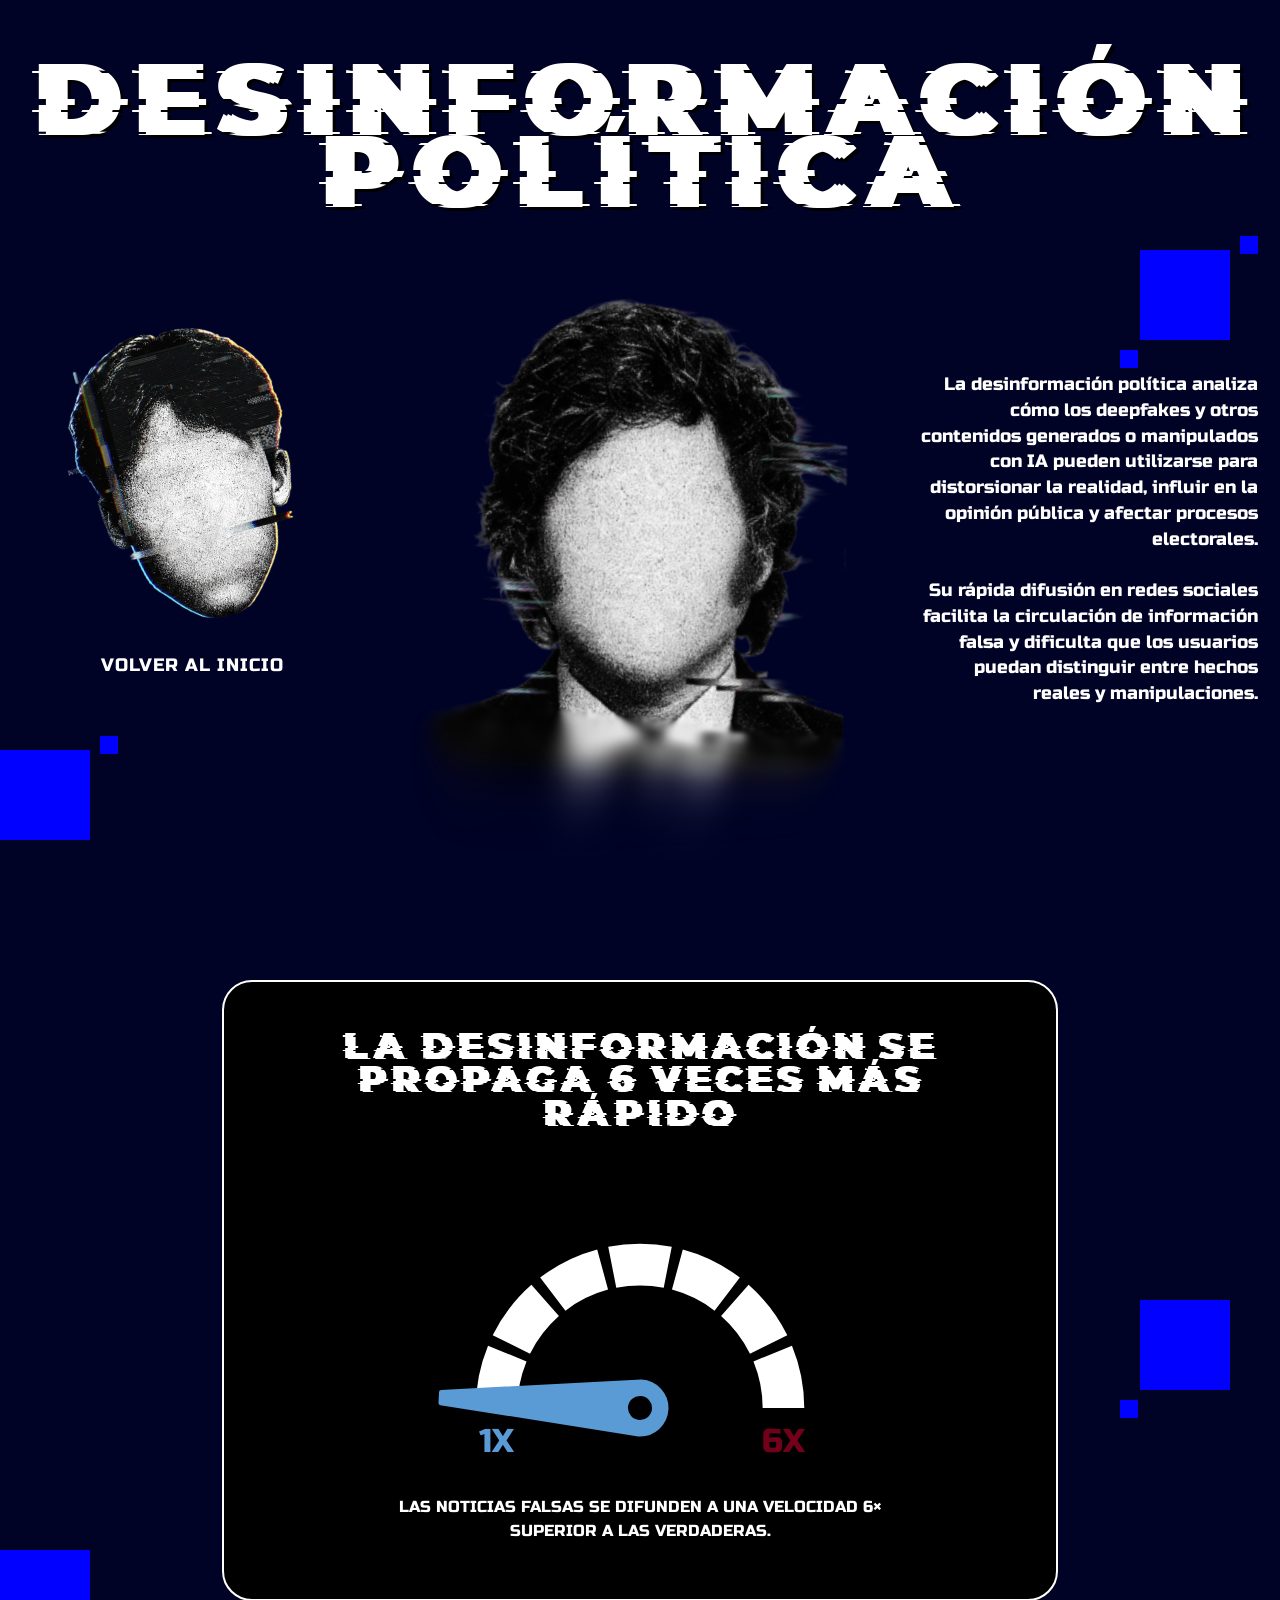
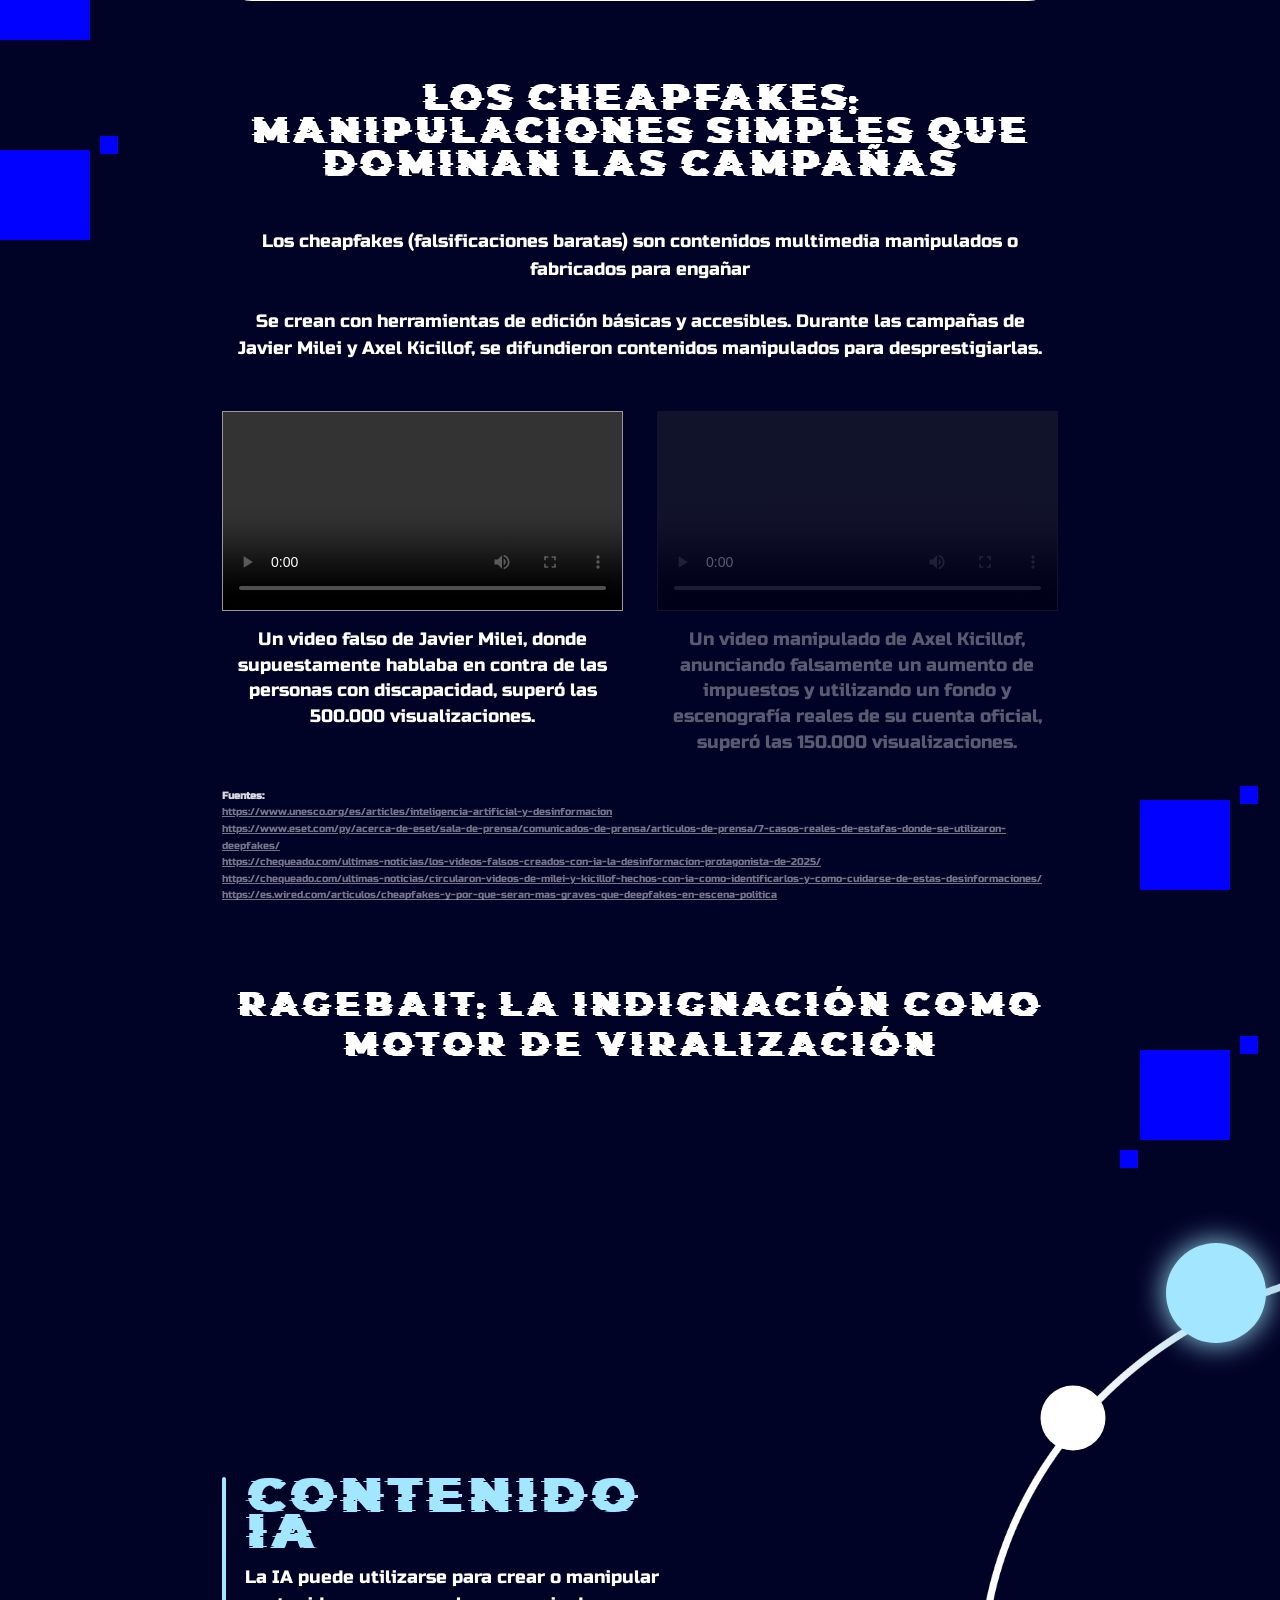
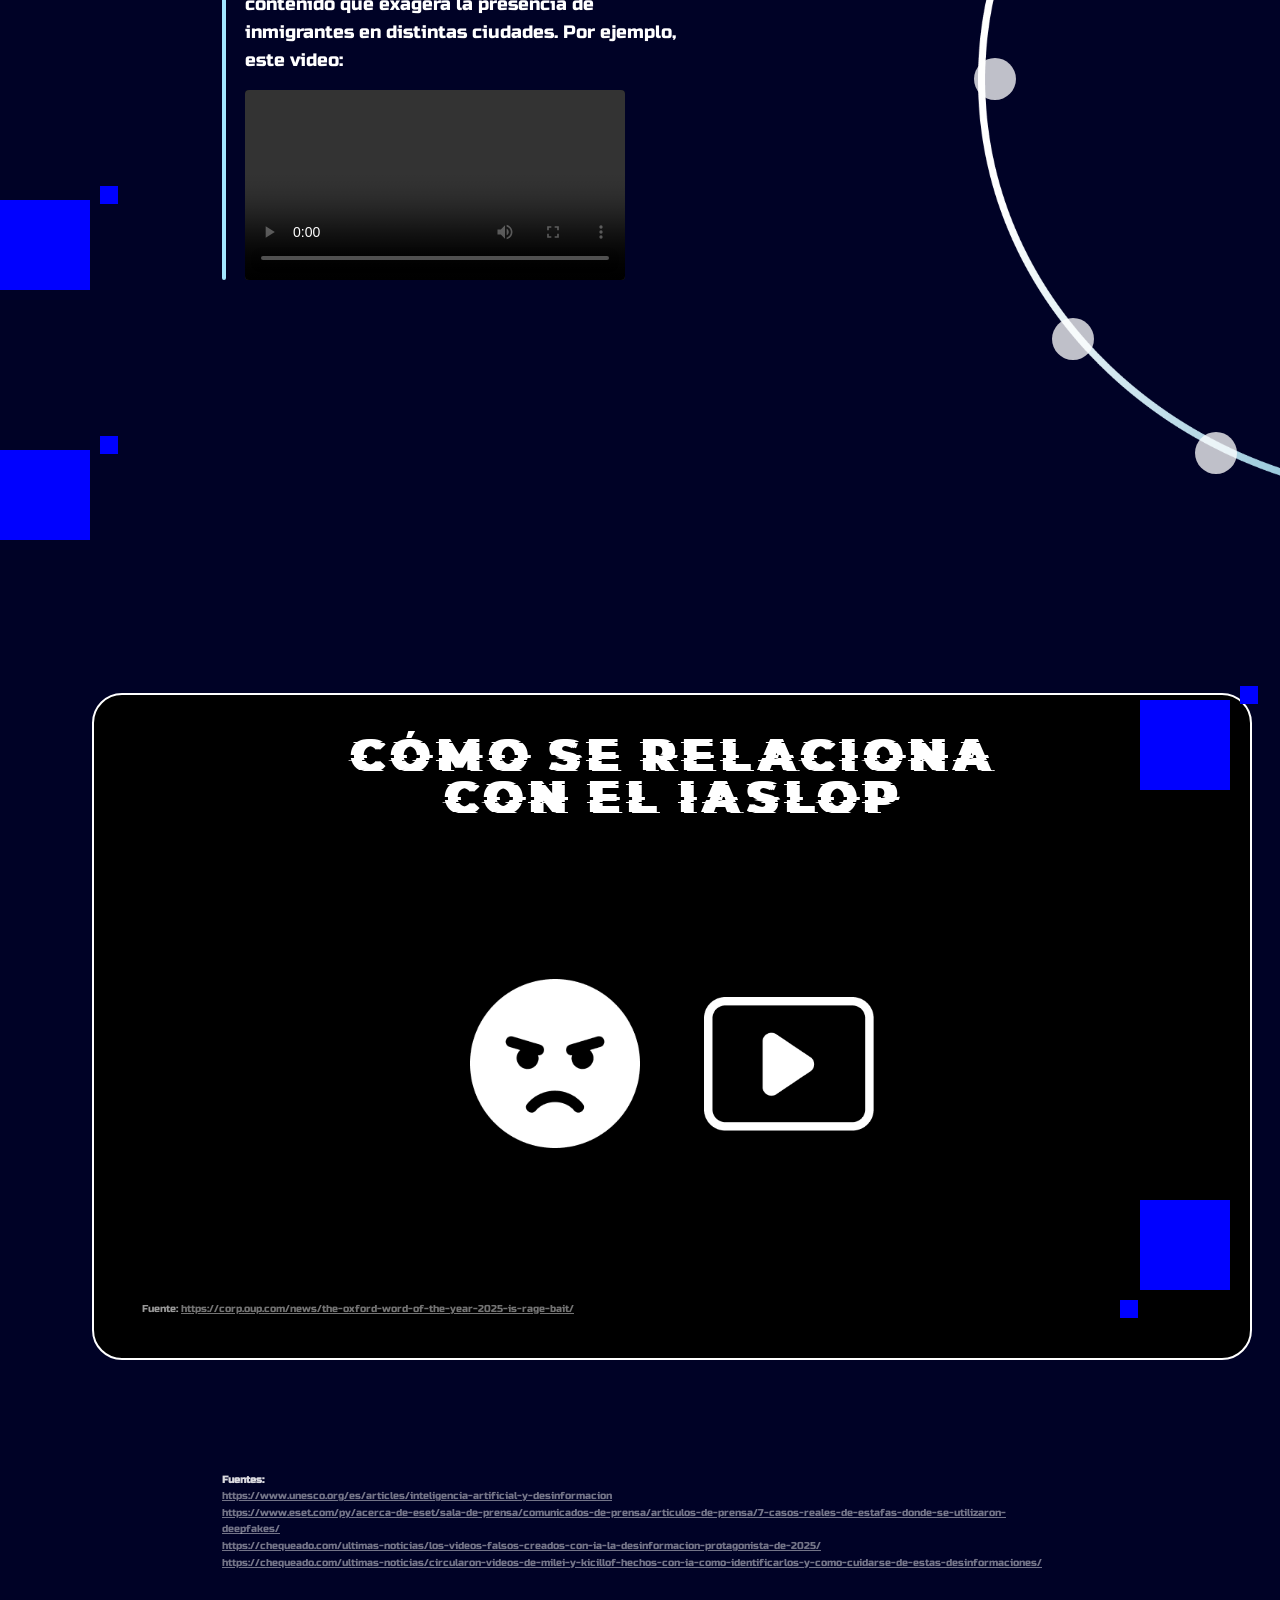
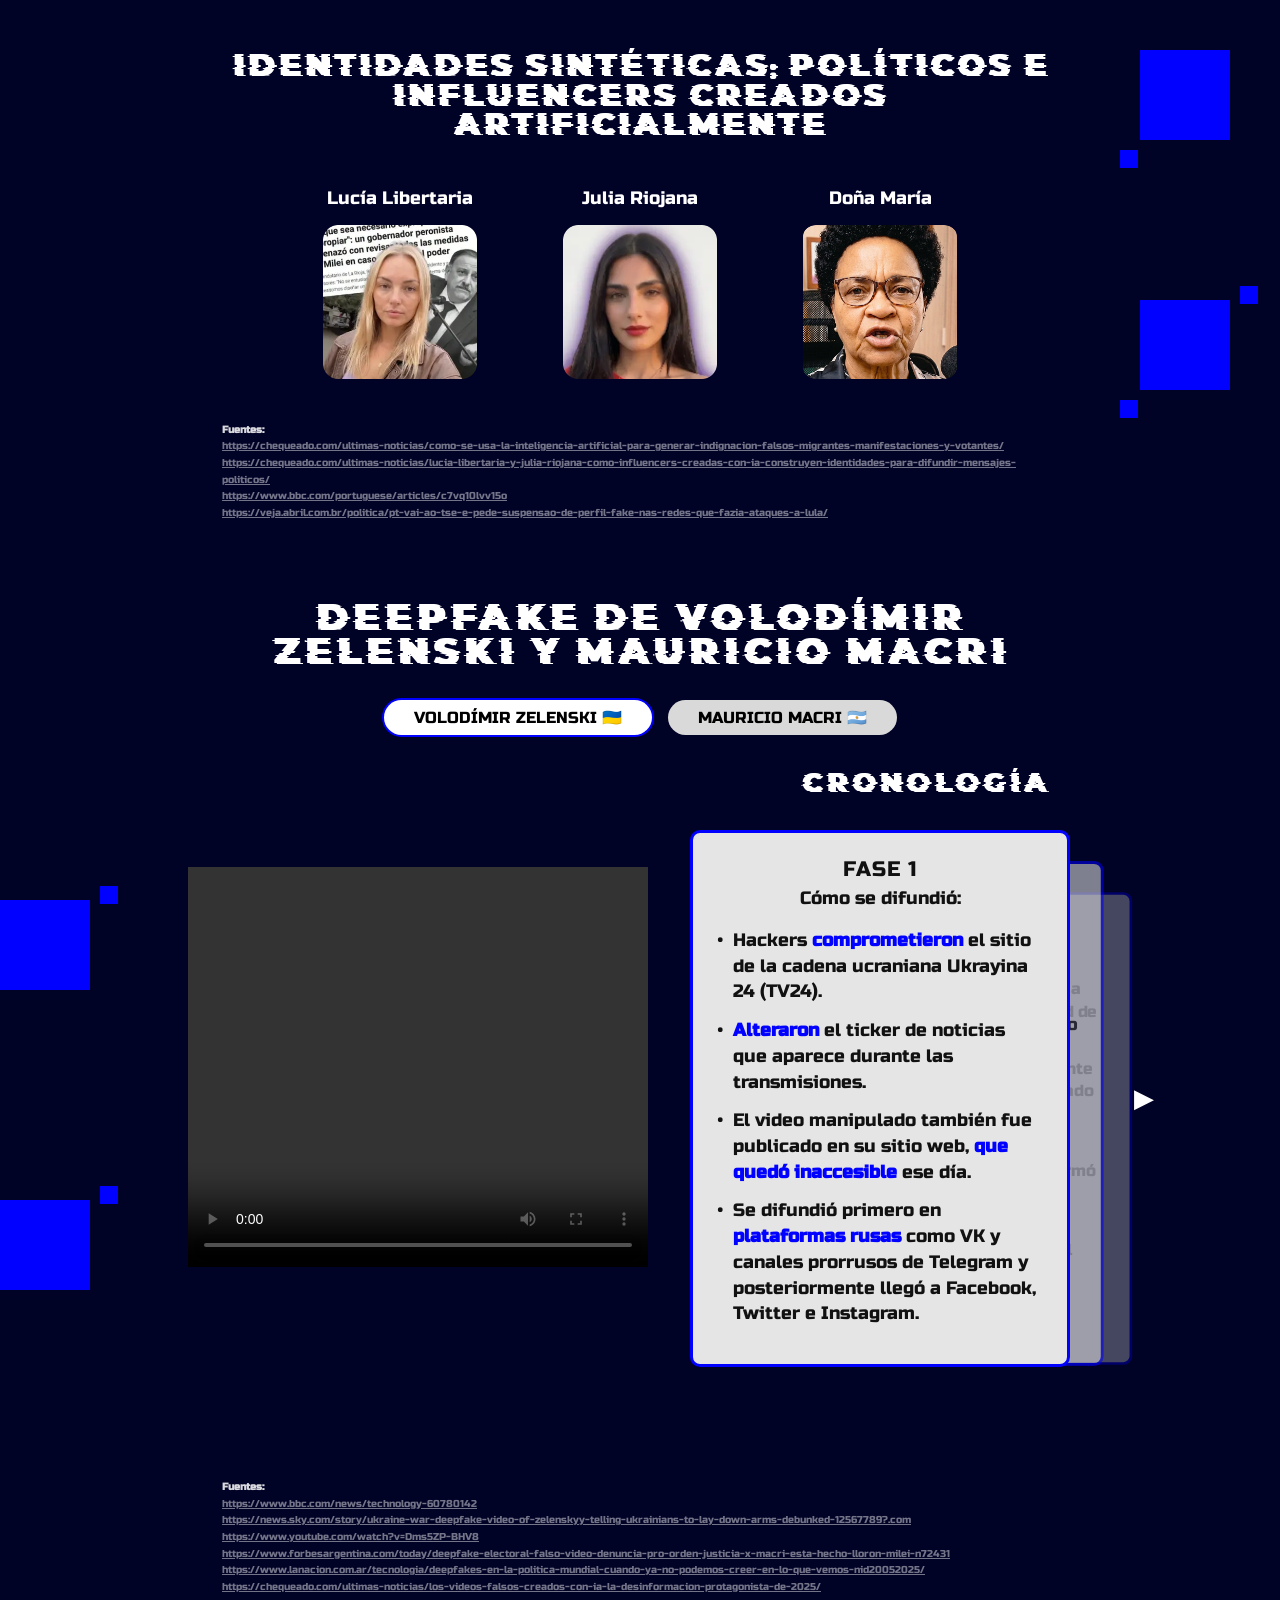
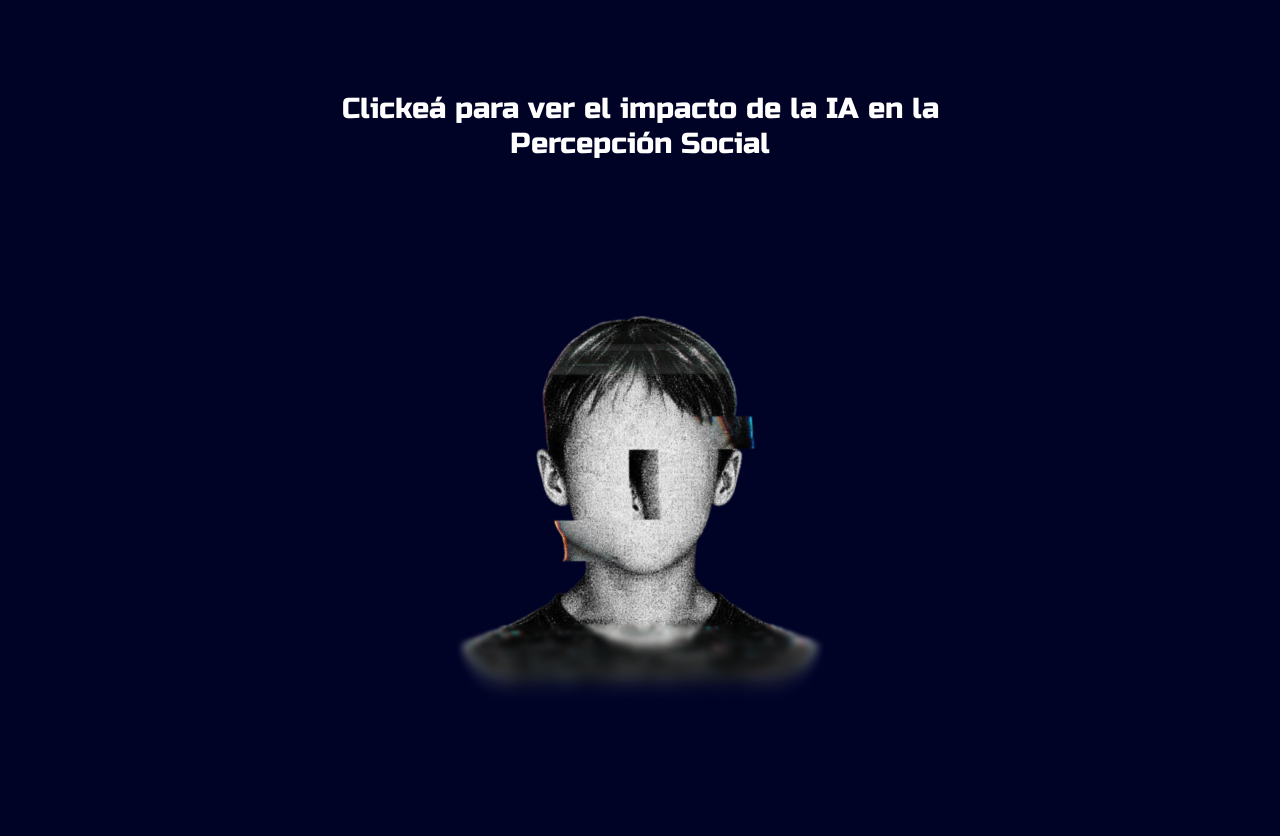
==== commit 020be7e2: "Update desinformacion.html" ====
--- a/desinformacion.html
+++ b/desinformacion.html
@@ -72,12 +72,18 @@
 .gg-3  { top: 1300px; right: 0; }
 .gg-4  { top: 1750px; left: 0; }
 .gg-5  { top: 2400px; right: 0; }
-.gg-6  { top: 2950px; right: 0; }
+/*.gg-6  { top: 2950px; right: 0; } */
 .gg-7  { top: 3400px; left: 0; }
 .gg-8  { top: 3900px; right: 0; }
 .gg-9  { top: 4400px; right: 0; }
 .gg-10 { top: 5100px; right: 0; }
 .gg-11 { top: 5700px; left: 0; }
+/*.gg-12 { top: 550px;  right: 0; } */
+.gg-13 { top: 1550px; left: 0; }
+.gg-14 { top: 2650px; right: 0; }
+.gg-15 { top: 3650px; left: 0; }
+.gg-16 { top: 4850px; right: 0; }
+.gg-17 { top: 6000px; left: 0; }
 
         body {
             background-color: var(--bg-blue);
@@ -133,27 +139,46 @@
             margin-top: -100px;  
         }
 
-        .side-face-left {
-            width: 340px;
-            height: 480px;
-            position: absolute;
-            left: -200px;
-            top: 5%;
-            cursor: pointer;
-            object-fit: contain;
-            /* Inclinación hacia la izquierda */
-            transform: rotate(-15deg);
-            transition: transform 0.3s;
-        }
-        .side-face-left:hover,
-        .side-face-left:focus-visible {
-            transform: scale(1.1) rotate(-15deg);
-        }
+        .home-link {
+    position: absolute;
+    left: -200px;
+    top: 5%;
+    width: 340px;
+    display: flex;
+    flex-direction: column;
+    align-items: center;
+    gap: 0.8rem;
+    color: #fff;
+    text-decoration: none;
+    z-index: 3;
+    transition: transform 0.3s ease, filter 0.3s ease;
+}
+
+.home-link-img {
+    width: 100%;
+    height: 400px;          /* antes 480px: achica el aire de abajo */
+    object-fit: contain;
+    transform: rotate(-15deg);  /* en percepcion.html: rotate(20deg) */
+}
+
+.home-link-label {
+    margin-top: -2rem;      /* sube el texto hacia la cara */
+    font-size: 1.15rem;
+    text-transform: uppercase;
+    letter-spacing: 1px;
+    text-align: center;
+}
+
+.home-link:hover,
+.home-link:focus-visible {
+    transform: scale(1.08);
+    filter: drop-shadow(0 0 10px rgba(255, 255, 255, 0.5));
+}
 
         .header-text-right {
             width: 340px;
             height: 480px;
-            font-size: 0.85rem;
+            font-size: 1.15rem;
             line-height: 1.4;
             position: absolute;
             right: -200px;
@@ -176,90 +201,86 @@
     border: 2px solid #ffffff;
     padding: 3rem 3rem 3.5rem 3rem;
     position: relative;
-    /* Corte diagonal en la esquina superior derecha */
-    clip-path: polygon(
-        0 0,
-        calc(100% - 60px) 0,
-        100% 60px,
-        100% 100%,
-        0 100%
-    );
-}
-
-.propagacion-section {
-    background-color: #000;
-    border: 2px solid #ffffff;
-    padding: 3rem 3rem 3.5rem 3rem;
+    border-radius: 0 0 30px 30px;
 }
 
 .propagacion-content {
     display: flex;
-    align-items: flex-end;
-    justify-content: center;
-    gap: 4rem;
-    flex-wrap: wrap;
-}
-
-.propagacion-graph {
-    display: flex;
-    flex-direction: column;
-    align-items: flex-start;
-    width: 90px;
+    flex-direction: column;   /* velocímetro arriba, texto abajo */
+    align-items: center;
+    gap: 2rem;
+}
+
+.velocimetro {
+    --gauge-blue: #5A9BD6;
+    --gauge-red: #ff003c;
+    --needle: var(--gauge-blue);
+    width: min(100%, 460px);
     cursor: pointer;
 }
-
-.graph-label {
+.velocimetro:focus-visible {
+    outline: 2px solid #fff;
+    outline-offset: 8px;
+}
+
+.velocimetro-svg {
+    display: block;
+    width: 100%;
+    height: auto;
+    overflow: visible;
+}
+
+/* Arco: un solo trazo partido en 7 tramos con dasharray */
+.velo-arc {
+    fill: none;
+    stroke: #fff;
+    stroke-width: 38;
+    stroke-dasharray: 12.4 2.2;
+}
+
+/* Aguja: apunta a la izquierda (1X) y en hover gira hacia la derecha (6X) */
+.velo-needle {
+    transform-origin: 0 0;
+    transform: translate(210px, 210px) rotate(-177deg);
+    transition: transform 1s cubic-bezier(0.34, 1.4, 0.64, 1);
+}
+.velo-needle path {
+    fill: var(--needle);
+    stroke: var(--needle);
+    stroke-width: 4;
+    stroke-linejoin: round;
+    transition: fill 0.5s ease, stroke 0.5s ease;
+}
+
+.velo-label {
     font-family: 'Russo One', sans-serif;
-    font-size: 1.8rem;
-    margin-bottom: 0.5rem;
-}
-
-.graph-bar-wrap {
-    position: relative;
-    width: 100%;
-    height: 220px;
-    display: flex;
-    align-items: flex-end;
-}
-
-.graph-bar {
-    width: 100%;
-    height: 36px;
-    background-color: #5A9BD6;
-    transition: height 0.5s ease, opacity 0.3s ease;
-}
-
-.graph-arrow {
-    position: absolute;
-    bottom: 0;
-    left: 0;
-    width: 100%;
-    height: 0;
-    opacity: 0;
-    transition: height 0.5s ease, opacity 0.3s ease;
-}
-
-/* Estado hover: la barra desaparece y crece la flecha */
-.propagacion-graph:hover .graph-bar {
-    height: 0;
-    opacity: 0;
-}
-.propagacion-graph:hover .graph-arrow {
-    height: 220px;
-    opacity: 1;
-}
-
-.graph-baseline {
-    width: 100%;
-    height: 2px;
-    background-color: #fff;
-    margin-top: 0.5rem;
-}
+    font-size: 30px;
+    transition: opacity 0.4s ease;
+}
+.velo-label--blue { fill: var(--gauge-blue); opacity: 1; }
+.velo-label--red  { fill: var(--gauge-red);  opacity: 0.45; }
+
+.velocimetro:hover,
+.velocimetro:focus-visible {
+    --needle: var(--gauge-red);
+}
+.velocimetro:hover .velo-needle,
+.velocimetro:focus-visible .velo-needle {
+    transform: translate(210px, 210px) rotate(-3deg);
+}
+.velocimetro:hover .velo-label--blue,
+.velocimetro:focus-visible .velo-label--blue { opacity: 0.45; }
+.velocimetro:hover .velo-label--red,
+.velocimetro:focus-visible .velo-label--red  { opacity: 1; }
 
 .propagacion-text {
     font-family: 'Russo One', sans-serif;
-    max-width: 480px;
-    text-align: left;
+    max-width: 520px;
+    text-align: center;
+}
+.propagacion-text p {
+    font-size: 1.15rem;
+    line-height: 1.5;
 }
 .propagacion-text p {
     font-size: 1rem;
@@ -274,6 +295,19 @@
     margin-bottom: 3rem;
     font-size: 1.6rem;
     line-height: 1.3;
+}
+
+.cheapfakes-intro {
+    max-width: 820px;
+    margin: 0 auto 3rem auto;
+    text-align: center;
+    font-size: 1.15rem;
+    line-height: 1.5;
+    text-wrap: pretty; /* evita que quede una palabra suelta en la última línea */
+}
+
+.cheapfakes-intro p + p {
+    margin-top: 1.5rem;
 }
 
 .cheapfakes-row {
@@ -311,7 +345,7 @@
 }
 
 .cheapfake-text {
-    font-size: 0.85rem;
+    font-size: 1.15rem;
     text-align: center;
     line-height: 1.4;
 }
@@ -320,16 +354,36 @@
    4. RAGEBAIT - DIAGRAMA DE VIRALIZACIÓN
    ========================================= */
 .ragebait-section h2 { margin-bottom: 3rem; }
+.ragebait-slop-box {
+    margin-top: 3rem;
+    background-color: #000;
+    border: 2px solid #ffffff;
+    padding: 2.5rem 3rem;
+    width: 1160px;
+    max-width: 1160px;
+    margin-left: -130px;
+    margin-right: -130px;
+    box-sizing: border-box;
+}
+
+.ragebait-slop-title {
+    max-width: 700px;
+    margin: 0 auto 2.5rem auto;
+    font-size: 2rem;
+    line-height: 1.3;
+}
+
 .ragebait-icons-row {
     display: flex;
     justify-content: center;
     align-items: center;
     gap: 4rem;
-    margin-top: 3rem;
     flex-wrap: wrap;
-    background-color: #000;
-    border: 2px solid #ffffff;
-    padding: 2.5rem 3rem;
+    /* sin fondo, borde ni padding: ahora los tiene .ragebait-slop-box */
+}
+
+.ragebait-slop-fuente {
+    text-align: right;
 }
 
 .ragebait-icon-item {
@@ -366,7 +420,7 @@
     background-color: #d9d9d9;
     border: 2px solid #14149b;
     box-shadow: 3px 3px 0 rgba(0,0,0,0.4);
-    transition: width 0.35s ease, opacity 0.3s ease;
+    transition: width 0.9s ease, opacity 0.7s ease;
     flex-shrink: 0;
 }
 
@@ -395,10 +449,11 @@
 .ragebait-popup-text {
     font-family: 'Russo One', sans-serif;
     color: #14149b;
-    font-size: 0.85rem;
+    font-size: 1.15rem;
     line-height: 1.4;
     padding: 0.8rem;
 }
+
 
 @media (max-width: 640px) {
     .ragebait-icon-item { flex-direction: column; }
@@ -444,17 +499,21 @@
 
 .viral-desc {
     font-family: 'Russo One', sans-serif;
-    font-size: 0.95rem;
+    font-size: 1.15rem;
     line-height: 1.5;
 }
 
 .viral-media {
     width: 100%;
     max-width: 380px;
+    max-height: 260px;
 }
 .viral-media img,
 .viral-media video {
     width: 100%;
+    height: 100%;
+    max-height: 260px;
+    object-fit: contain;
     border-radius: 4px;
     display: block;
 }
@@ -465,13 +524,14 @@
 
 /* --- CADENA DE CÍRCULOS A LA DERECHA --- */
 .viral-path-wrap {
+    --ring: 340px;          /* tamaño del círculo: subilo o bajalo acá */
     position: relative;
-    left: 30%;
-    width: 32%;          /* antes 40% */
-    max-width: 240px;    /* antes 320px */
+    left: 25%;              /* antes 30%: menos = más a la izquierda */
+    width: var(--ring);     /* antes: width 32% + max-width 240px */
     aspect-ratio: 300 / 1000;
     flex-shrink: 0;
 }
+
 
 .viral-path-bg {
     position: absolute;
@@ -535,6 +595,7 @@
     gap: 5rem;
     flex-wrap: wrap;
     align-items: flex-start;
+    margin-bottom: 2.5rem;
 }
 
 .identidad-item {
@@ -542,14 +603,19 @@
     flex-direction: column;
     align-items: center;
     width: 160px;
+    background: transparent;
+    border: none;
+    padding: 0;
+    font: inherit;
     cursor: pointer;
 }
 
 .identidad-name {
     font-family: 'Russo One', sans-serif;
-    font-size: 1rem;
+    font-size: 1.15rem;
     margin-bottom: 0.8rem;
     text-align: center;
+    color: #ffffff;
 }
 
 .identidad-img {
@@ -558,48 +624,70 @@
     border-radius: 15px;
     object-fit: cover;
     border: 3px solid transparent;
-    transition: border-color 0.3s ease;
-}
-
-/* Cuando el perfil está abierto, resalta el borde de la foto */
-.identidad-item.open .identidad-img {
+    transition: border-color 0.3s ease, transform 0.3s ease;
+}
+
+.identidad-item:hover .identidad-img {
+    transform: scale(1.03);
+}
+
+/* Cuando el perfil está seleccionado, resalta el borde de la foto */
+.identidad-item.active .identidad-img {
     border-color: #0001FF;
 }
 
-/* Panel desplegable: oculto por defecto, se despliega con animación */
+/* Panel único y compartido: muestra la identidad seleccionada */
 .identidad-panel {
-    width: 260px;
-    max-height: 0;
-    overflow: hidden;
-    opacity: 0;
-    margin-top: 0;
-    background-color: #ffffff;
-    color: #080b40;
+    display: none;
+    align-items: center;
+    gap: 2.5rem;
+    background-color: #d9d9d9;
     border: 3px solid #0001FF;
+    border-radius: 20px;
+    padding: 2rem;
+    box-sizing: border-box;
+}
+
+.identidad-panel.visible {
+    display: flex;
+}
+
+.identidad-video {
+    width: 340px;
+    flex-shrink: 0;
     border-radius: 8px;
-    transition: max-height 0.5s ease, opacity 0.4s ease, margin-top 0.4s ease;
-}
-
-.identidad-item.open .identidad-panel {
-    max-height: 900px;
-    opacity: 1;
-    margin-top: 1rem;
-    padding: 1.2rem;
+    background-color: #000;
+    display: block;
+}
+
+.identidad-panel-text {
+    flex: 1;
+    min-width: 0;
+}
+
+.identidad-panel-title {
+    font-family: 'Russo One', sans-serif;
+    font-size: 2rem;
+    color: #14149b;
+    margin-bottom: 1.5rem;
+    text-align: left;
 }
 
 .identidad-desc {
     font-family: 'Russo One', sans-serif;
-    font-size: 0.9rem;
-    line-height: 1.4;
-    margin-bottom: 1rem;
+    font-size: 1.15rem;
+    line-height: 1.5;
+    color: #14149b;
     text-align: left;
 }
 
-.identidad-video {
-    width: 100%;
-    border-radius: 4px;
-    background-color: #000;
-    display: block;
+@media (max-width: 640px) {
+    .identidad-panel {
+        flex-direction: column;
+    }
+    .identidad-video {
+        width: 100%;
+    }
 }
 
         /* =========================================
@@ -624,14 +712,45 @@
     box-shadow: 0 0 0 2px #0001FF;
 }
 
+.deepfake-content {
+    display: flex;
+    align-items: center;
+    justify-content: center;
+    gap: 3rem;
+    flex-wrap: nowrap;
+    width: 1000px;
+    max-width: 1000px;
+    margin-left: -50px;
+    margin-right: -50px;
+    box-sizing: border-box;
+}
+
+.cronologia-panel {
+    display: flex;
+    flex-direction: column;
+    align-items: center;
+    width: 460px;
+    flex: 0 0 460px;
+}
+
+.cronologia-panel h3 {
+    margin-bottom: 2rem;
+}
+
 .video-player {
     display: block;
-    width: 100%;
-    max-width: 700px;
+    width: 460px;
+    flex: 0 0 460px;
     height: 400px;
-    margin: 0 auto 4rem auto;
     background-color: #000;
     object-fit: cover;
+}
+
+.fase-subtitle,
+.fase-intro,
+.fase-list,
+.fase-sublist {
+    font-size: 1.15rem;
 }
 
 /* --- CARRUSEL DE FASES --- */
@@ -660,7 +779,7 @@
 .fase-cards-viewport {
     position: relative;
     width: min(85vw, 380px);
-    height: 480px;
+    transition: height 0.3s ease;
 }
 
 .fase-card {
@@ -668,7 +787,6 @@
     top: 0;
     left: 0;
     width: 100%;
-    height: 100%;
     background-color: #e5e5e5;
     color: #111;
     border: 3px solid #0001FF;
@@ -676,7 +794,6 @@
     padding: 1.5rem;
     box-sizing: border-box;
     font-family: 'Russo One', sans-serif;
-    overflow-y: auto;
     transition: transform 0.45s ease, opacity 0.45s ease;
 }
 
@@ -688,16 +805,16 @@
 }
 .fase-subtitle {
     text-align: center;
-    font-size: 0.9rem;
+    font-size: 1.15rem;
     margin-bottom: 1.2rem;
 }
 .fase-intro {
-    font-size: 0.8rem;
+    font-size: 1.15rem;
     margin-bottom: 0.8rem;
 }
 .fase-list {
     list-style: none;
-    font-size: 0.8rem;
+    font-size: 1.15rem;
     line-height: 1.4;
 }
 .fase-list li {
@@ -800,6 +917,16 @@
     color: rgba(255, 255, 255, 0.75);
 }
 
+/* --- CAJAS NEGRAS CON BORDE BLANCO: esquinas redondeadas --- */
+.map-frame,
+.usos-section,
+.chart-section,
+.propagacion-section,
+.ragebait-slop-box {
+    border-radius: 30px;
+}
+
+
 </style>
 </head>
 <body>
@@ -812,8 +939,9 @@
             <div class="header-content">
 
                 <!-- Link Volver (Cara a la izquierda) -->
-                <a href="index.html">
-                    <img src="recursos/caraprincipal.png" class="img-placeholder side-face-left" alt="Volver Inicio">
+                <a href="index.html" class="home-link home-link--left">
+                    <img src="recursos/caraprincipal.png" class="home-link-img" alt="">
+                    <span class="home-link-label">Volver al Inicio</span>
                 </a>
 
                 <!-- Cara Central -->
@@ -821,41 +949,51 @@
 
                 <!-- Texto explicativo a la derecha -->
                 <div class="header-text-right">
-                    <p>La desinformación política analiza cómo los deepfakes y otros contenidos generados o manipulados con IA pueden utilizarse para distorsionar la realidad, influir en la opinión pública y afectar procesos electorales. 
-
-                        Su rápida difusión en redes sociales facilita la circulación de información falsa y dificulta que los usuarios puedan distinguir entre hechos reales y manipulaciones.</p>
+                    <p>La desinformación política analiza cómo los deepfakes y otros contenidos generados o manipulados con IA pueden utilizarse para distorsionar la realidad, influir en la opinión pública y afectar procesos electorales. <br>
+                        <br> Su rápida difusión en redes sociales facilita la circulación de información falsa y dificulta que los usuarios puedan distinguir entre hechos reales y manipulaciones.</p>
                 </div>
             </div>
         </section>
 
         <!-- 2. PROPAGACIÓN -->
-        <!-- 2. PROPAGACIÓN -->
-    <section class="propagacion-section">
-        <h2>LA DESINFORMACIÓN SE PROPAGA 6 VECES MÁS RÁPIDO</h2>
+<section class="propagacion-section">
+    <h2>LA DESINFORMACIÓN SE PROPAGA 6 VECES MÁS RÁPIDO</h2>
 
     <div class="propagacion-content">
-        <div class="propagacion-graph" id="propagacion-graph">
-            <span class="graph-label" id="graph-label">1X</span>
-            <div class="graph-bar-wrap">
-                <div class="graph-bar" id="graph-bar"></div>
-                <svg class="graph-arrow" id="graph-arrow" viewBox="0 0 100 260" preserveAspectRatio="none">
-                    <polygon points="50,0 100,80 70,80 70,260 30,260 30,80 0,80" fill="#ff003c"/>
-                </svg>
-            </div>
-            <div class="graph-baseline"></div>
+        <div class="velocimetro" tabindex="0" role="img"
+             aria-label="Velocímetro: la información falsa se propaga 6 veces más rápido que la verdadera">
+            <svg viewBox="0 0 420 260" class="velocimetro-svg" aria-hidden="true">
+                <!-- Arco de 7 tramos -->
+                <path class="velo-arc" d="M 79 210 A 131 131 0 0 1 341 210" pathLength="100"/>
+
+                <!-- Aguja (centrada en el pivote 210,210) -->
+                <g class="velo-needle">
+                    <path fill-rule="evenodd"
+                          d="M 0 -24 L 182 -5 L 182 5 L 0 24 A 24 24 0 0 1 0 -24 Z
+                             M 13 0 A 13 13 0 1 0 -13 0 A 13 13 0 1 0 13 0 Z"/>
+                </g>
+
+                <text class="velo-label velo-label--blue" x="79" y="250" text-anchor="middle">1X</text>
+                <text class="velo-label velo-label--red" x="341" y="250" text-anchor="middle">6X</text>
+            </svg>
         </div>
 
         <div class="propagacion-text">
-            <div class="propagacion-text">
-                <p>LAS NOTICIAS FALSAS SE DIFUNDEN A UNA VELOCIDAD 6&times; SUPERIOR A LAS VERDADERAS.</p>
-            </div>
+            <p>LAS NOTICIAS FALSAS SE DIFUNDEN A UNA VELOCIDAD 6&times; SUPERIOR A LAS VERDADERAS.</p>
+        </div>
     </div>
-    </section>
+</section>
 
         <!-- 3. CHEAPFAKES -->
 <!-- 3. CHEAPFAKES -->
 <section class="cheapfakes-section">
     <h2>LOS CHEAPFAKES: MANIPULACIONES SIMPLES QUE DOMINAN LAS CAMPAÑAS</h2>
+
+    <div class="cheapfakes-intro">
+        <p>Los cheapfakes (falsificaciones baratas) son contenidos multimedia manipulados o fabricados para engañar</p>
+
+        <p>Se crean con herramientas de edición básicas y accesibles. Durante las campañas de Javier Milei y Axel Kicillof, se difundieron contenidos manipulados para desprestigiarlas.</p>
+    </div>
 
     <div class="cheapfakes-row" id="cheapfakes-row">
         <div class="cheapfake-item active" data-cheapfake="1">
@@ -876,7 +1014,8 @@
         <a href="https://www.unesco.org/es/articles/inteligencia-artificial-y-desinformacion" target="_blank" rel="noopener">https://www.unesco.org/es/articles/inteligencia-artificial-y-desinformacion</a><br>
         <a href="https://www.eset.com/py/acerca-de-eset/sala-de-prensa/comunicados-de-prensa/articulos-de-prensa/7-casos-reales-de-estafas-donde-se-utilizaron-deepfakes/ " target="_blank" rel="noopener">https://www.eset.com/py/acerca-de-eset/sala-de-prensa/comunicados-de-prensa/articulos-de-prensa/7-casos-reales-de-estafas-donde-se-utilizaron-deepfakes/ </a><br>
         <a href="https://chequeado.com/ultimas-noticias/los-videos-falsos-creados-con-ia-la-desinformacion-protagonista-de-2025/ " target="_blank" rel="noopener">https://chequeado.com/ultimas-noticias/los-videos-falsos-creados-con-ia-la-desinformacion-protagonista-de-2025/ </a><br>
-        <a href="https://chequeado.com/ultimas-noticias/circularon-videos-de-milei-y-kicillof-hechos-con-ia-como-identificarlos-y-como-cuidarse-de-estas-desinformaciones/ " target="_blank" rel="noopener">https://chequeado.com/ultimas-noticias/circularon-videos-de-milei-y-kicillof-hechos-con-ia-como-identificarlos-y-como-cuidarse-de-estas-desinformaciones/ </a>
+        <a href="https://chequeado.com/ultimas-noticias/circularon-videos-de-milei-y-kicillof-hechos-con-ia-como-identificarlos-y-como-cuidarse-de-estas-desinformaciones/ " target="_blank" rel="noopener">https://chequeado.com/ultimas-noticias/circularon-videos-de-milei-y-kicillof-hechos-con-ia-como-identificarlos-y-como-cuidarse-de-estas-desinformaciones/ </a><br>
+        <a href="https://es.wired.com/articulos/cheapfakes-y-por-que-seran-mas-graves-que-deepfakes-en-escena-politica" target="_blank" rel="noopener">https://es.wired.com/articulos/cheapfakes-y-por-que-seran-mas-graves-que-deepfakes-en-escena-politica </a>
     </p>
 </section>
 
@@ -905,26 +1044,34 @@
         </div>
     </div>
 
-    <div class="ragebait-icons-row">
-        <div class="ragebait-icon-item" data-ragebait="emoji">
-            <div class="ragebait-popup">
-                <div class="ragebait-popup-bar"><span></span><span></span><span></span></div>
-                <p class="ragebait-popup-text">El ragebait busca provocar deliberadamente rabia e indignación para conseguir clics, interacciones y visualizaciones.</p>
+    <div class="ragebait-slop-box">
+        <h3 class="ragebait-slop-title">CÓMO SE RELACIONA CON EL IASLOP</h3>
+    
+        <div class="ragebait-icons-row">
+            <div class="ragebait-icon-item" data-ragebait="emoji">
+                <div class="ragebait-popup">
+                    <div class="ragebait-popup-bar"><span></span><span></span><span></span></div>
+                    <p class="ragebait-popup-text">El ragebait busca provocar deliberadamente rabia e indignación para conseguir clics, interacciones y visualizaciones.</p>
+                </div>
+                <button type="button" class="ragebait-icon-btn" aria-label="Mostrar información sobre ragebait">
+                    <img src="recursos/emojienojado.png" alt="Emoji enojado" class="ragebait-icon-img">
+                </button>
             </div>
-            <button type="button" class="ragebait-icon-btn" aria-label="Mostrar información sobre ragebait">
-                <img src="recursos/emojienojado.png" alt="Emoji enojado" class="ragebait-icon-img">
-            </button>
+    
+            <div class="ragebait-icon-item" data-ragebait="youtube">
+                <button type="button" class="ragebait-icon-btn" aria-label="Mostrar información sobre AI Slop">
+                    <img src="recursos/logoyoutube.png" alt="Logo de YouTube" class="ragebait-icon-img">
+                </button>
+                <div class="ragebait-popup">
+                    <div class="ragebait-popup-bar"><span></span><span></span><span></span></div>
+                    <p class="ragebait-popup-text">Se relaciona con el contenido sintético producido masivamente y de baja calidad.</p>
+                </div>
+            </div>
         </div>
     
-        <div class="ragebait-icon-item" data-ragebait="youtube">
-            <button type="button" class="ragebait-icon-btn" aria-label="Mostrar información sobre AI Slop">
-                <img src="recursos/logoyoutube.png" alt="Logo de YouTube" class="ragebait-icon-img">
-            </button>
-            <div class="ragebait-popup">
-                <div class="ragebait-popup-bar"><span></span><span></span><span></span></div>
-                <p class="ragebait-popup-text">Se relaciona con el fenómeno de AI Slop, contenido sintético producido masivamente y de baja calidad.</p>
-            </div>
-        </div>
+        <p class="fuentes-block ragebait-slop-fuente">
+            Fuente: <a href="https://corp.oup.com/news/the-oxford-word-of-the-year-2025-is-rage-bait/" target="_blank" rel="noopener">https://corp.oup.com/news/the-oxford-word-of-the-year-2025-is-rage-bait/</a>
+        </p>
     </div>
 </section>
 <p class="fuentes-block">
@@ -936,73 +1083,69 @@
 </p>
 
         <!-- 5. IDENTIDADES SINTÉTICAS -->
-<section class="identidades-section">
-    <h2>IDENTIDADES SINTÉTICAS: POLÍTICOS E INFLUENCERS CREADOS ARTIFICIALMENTE</h2>
-
-    <div class="identidades-row" id="identidades-row">
-
-        <div class="identidad-item">
-            <p class="identidad-name">Lucía Libertaria</p>
-            <img src="recursos/identidad1.png" class="identidad-img" alt="Lucía Libertaria">
-
-            <div class="identidad-panel">
-                <p class="identidad-desc">Influencer ficticia creada con IA que construye una identidad digital propia para difundir mensajes políticos y contenido alineado con el espacio libertario.</p>
-                <video class="identidad-video" src="recursos/lucialibertaria.mp4" controls playsinline></video>
+        <section class="identidades-section">
+            <h2>IDENTIDADES SINTÉTICAS: POLÍTICOS E INFLUENCERS CREADOS ARTIFICIALMENTE</h2>
+        
+            <div class="identidades-row" id="identidades-row">
+                <button type="button" class="identidad-item" data-identidad="lucia">
+                    <p class="identidad-name">Lucía Libertaria</p>
+                    <img src="recursos/identidad1.png" class="identidad-img" alt="Lucía Libertaria">
+                </button>
+        
+                <button type="button" class="identidad-item" data-identidad="julia">
+                    <p class="identidad-name">Julia Riojana</p>
+                    <img src="recursos/identidad2.png" class="identidad-img" alt="Julia Riojana">
+                </button>
+        
+                <button type="button" class="identidad-item" data-identidad="maria">
+                    <p class="identidad-name">Doña María</p>
+                    <img src="recursos/identidad3.png" class="identidad-img" alt="Doña María">
+                </button>
             </div>
-        </div>
-
-        <div class="identidad-item">
-            <p class="identidad-name">Julia Riojana</p>
-            <img src="recursos/identidad2.png" class="identidad-img" alt="Julia Riojana">
-
-            <div class="identidad-panel">
-                <p class="identidad-desc">Personaje generado mediante IA que simula ser una mujer real de La Rioja. Su identidad y contenido fueron utilizados para transmitir mensajes de carácter político.</p>
-                <video class="identidad-video" src="recursos/juliariojana.mp4" controls playsinline></video>
+        
+            <div class="identidad-panel" id="identidad-panel">
+                <video class="identidad-video" id="identidad-panel-video" src="recursos/lucialibertaria.mp4" controls playsinline></video>
+                <div class="identidad-panel-text">
+                    <h3 class="identidad-panel-title" id="identidad-panel-title">Lucía Libertaria</h3>
+                    <p class="identidad-desc" id="identidad-panel-desc">Influencer ficticia creada con IA que construye una identidad digital propia para difundir mensajes políticos y contenido alineado con el espacio libertario.</p>
+                </div>
             </div>
-        </div>
-
-        <div class="identidad-item">
-            <p class="identidad-name">Doña María</p>
-            <img src="recursos/identidad3.png" class="identidad-img" alt="Doña María">
-
-            <div class="identidad-panel">
-                <p class="identidad-desc">Avatar creado con IA que simulaba ser una mujer mayor brasileña y publicaba videos criticando al gobierno de Lula da Silva. Su contenido llegó a difundirse en cientos de videos de TikTok.</p>
-                <video class="identidad-video" src="recursos/donamaria.mp4" controls playsinline></video>
+        
+            <p class="fuentes-block">
+                <strong>Fuentes:</strong> <br>
+                <a href="https://chequeado.com/ultimas-noticias/como-se-usa-la-inteligencia-artificial-para-generar-indignacion-falsos-migrantes-manifestaciones-y-votantes/ " target="_blank" rel="noopener">https://chequeado.com/ultimas-noticias/como-se-usa-la-inteligencia-artificial-para-generar-indignacion-falsos-migrantes-manifestaciones-y-votantes/</a><br>
+                <a href="https://chequeado.com/ultimas-noticias/lucia-libertaria-y-julia-riojana-como-influencers-creadas-con-ia-construyen-identidades-para-difundir-mensajes-politicos/ " target="_blank" rel="noopener">https://chequeado.com/ultimas-noticias/lucia-libertaria-y-julia-riojana-como-influencers-creadas-con-ia-construyen-identidades-para-difundir-mensajes-politicos/ </a><br>
+                <a href="https://www.bbc.com/portuguese/articles/c7vq10lvv15o " target="_blank" rel="noopener">https://www.bbc.com/portuguese/articles/c7vq10lvv15o </a><br>
+                <a href="https://veja.abril.com.br/politica/pt-vai-ao-tse-e-pede-suspensao-de-perfil-fake-nas-redes-que-fazia-ataques-a-lula/ " target="_blank" rel="noopener">https://veja.abril.com.br/politica/pt-vai-ao-tse-e-pede-suspensao-de-perfil-fake-nas-redes-que-fazia-ataques-a-lula/ </a>
+            </p>
+        </section>
+        <!-- 6. DEEPFAKES ESPECÍFICOS -->
+        <section class="deepfake-especifico-section">
+            <h2>DEEPFAKE DE VOLODÍMIR ZELENSKI Y MAURICIO MACRI</h2>
+        
+            <div class="botones-row" id="persona-botones">
+                <button type="button" class="boton-tab active" data-persona="zelenski">VOLODÍMIR ZELENSKI 🇺🇦</button>
+                <button type="button" class="boton-tab" data-persona="macri">MAURICIO MACRI 🇦🇷</button>
             </div>
-        </div>
-
-    </div>
-    <p class="fuentes-block">
-        <strong>Fuentes:</strong> <br>
-        <a href="https://chequeado.com/ultimas-noticias/como-se-usa-la-inteligencia-artificial-para-generar-indignacion-falsos-migrantes-manifestaciones-y-votantes/ " target="_blank" rel="noopener">https://chequeado.com/ultimas-noticias/como-se-usa-la-inteligencia-artificial-para-generar-indignacion-falsos-migrantes-manifestaciones-y-votantes/</a><br>
-        <a href="https://chequeado.com/ultimas-noticias/lucia-libertaria-y-julia-riojana-como-influencers-creadas-con-ia-construyen-identidades-para-difundir-mensajes-politicos/ " target="_blank" rel="noopener">https://chequeado.com/ultimas-noticias/lucia-libertaria-y-julia-riojana-como-influencers-creadas-con-ia-construyen-identidades-para-difundir-mensajes-politicos/ </a><br>
-        <a href="https://www.bbc.com/portuguese/articles/c7vq10lvv15o " target="_blank" rel="noopener">https://www.bbc.com/portuguese/articles/c7vq10lvv15o </a><br>
-        <a href="https://veja.abril.com.br/politica/pt-vai-ao-tse-e-pede-suspensao-de-perfil-fake-nas-redes-que-fazia-ataques-a-lula/ " target="_blank" rel="noopener">https://veja.abril.com.br/politica/pt-vai-ao-tse-e-pede-suspensao-de-perfil-fake-nas-redes-que-fazia-ataques-a-lula/ </a>
-    </p>
-</section>
-        <!-- 6. DEEPFAKES ESPECÍFICOS -->
-<section class="deepfake-especifico-section">
-    <h2>DEEPFAKE DE VOLODÍMIR ZELENSKI Y MAURICIO MACRI</h2>
-
-    <div class="botones-row" id="persona-botones">
-        <button type="button" class="boton-tab active" data-persona="zelenski">VOLODÍMIR ZELENSKI</button>
-        <button type="button" class="boton-tab" data-persona="macri">MAURICIO MACRI</button>
-    </div>
-
-    <video class="video-player" id="deepfake-video" src="recursos/video-zelenski.mp4" controls playsinline></video>
-
-    <h3>Cronología</h3> <br>
-
-    <div class="fases-carousel">
-        <button type="button" class="fase-arrow fase-arrow-left" id="fase-prev" aria-label="Fase anterior">◀</button>
-
-        <div class="fase-cards-viewport" id="fase-cards-viewport">
-            <!-- Las 3 tarjetas de fase se generan con JS según la persona elegida -->
-        </div>
-
-        <button type="button" class="fase-arrow fase-arrow-right" id="fase-next" aria-label="Fase siguiente">▶</button>
-    </div>
-</section>
+        
+            <div class="deepfake-content">
+                <video class="video-player" id="deepfake-video" src="recursos/video-zelenski.mp4" controls playsinline></video>
+        
+                <div class="cronologia-panel">
+                    <h3>Cronología</h3>
+        
+                    <div class="fases-carousel">
+                        <button type="button" class="fase-arrow fase-arrow-left" id="fase-prev" aria-label="Fase anterior">◀</button>
+        
+                        <div class="fase-cards-viewport" id="fase-cards-viewport">
+                            <!-- Las 3 tarjetas de fase se generan con JS según la persona elegida -->
+                        </div>
+        
+                        <button type="button" class="fase-arrow fase-arrow-right" id="fase-next" aria-label="Fase siguiente">▶</button>
+                    </div>
+                </div>
+            </div>
+        </section>
 <p class="fuentes-block">
     <strong>Fuentes:</strong> <br>
     <a href="https://www.bbc.com/news/technology-60780142 " target="_blank" rel="noopener">https://www.bbc.com/news/technology-60780142 </a><br>
@@ -1015,9 +1158,8 @@
         <!-- 8. FOOTER -->
 <section class="footer-section">
     <a href="percepcion.html" class="footer-face-link">
-        <span class="footer-face-cta">Clickeá para ir núcleo 1</span>
+        <span class="footer-face-cta">Clickeá para ver el impacto de la IA en la <br> Percepción Social</span>
         <img src="recursos/carasocial.png" class="img-placeholder footer-face" alt="Cara final">
-        <span class="footer-face-label">Percepción<br>Social</span>
     </a>
 </section>
 
@@ -1030,12 +1172,16 @@
     <div class="glitch-group gg-3"><div class="glitch-block gb-main"></div><div class="glitch-block gb-mini gb-mini-b"></div></div>
     <div class="glitch-group gg-4"><div class="glitch-block gb-main"></div><div class="glitch-block gb-mini gb-mini-a"></div><div class="glitch-block gb-mini gb-mini-b"></div></div>
     <div class="glitch-group gg-5"><div class="glitch-block gb-main"></div><div class="glitch-block gb-mini gb-mini-a"></div></div>
-    <div class="glitch-group gg-6"><div class="glitch-block gb-main"></div><div class="glitch-block gb-mini gb-mini-b"></div></div>
     <div class="glitch-group gg-7"><div class="glitch-block gb-main"></div><div class="glitch-block gb-mini gb-mini-a"></div><div class="glitch-block gb-mini gb-mini-b"></div></div>
     <div class="glitch-group gg-8"><div class="glitch-block gb-main"></div><div class="glitch-block gb-mini gb-mini-a"></div></div>
     <div class="glitch-group gg-9"><div class="glitch-block gb-main"></div><div class="glitch-block gb-mini gb-mini-b"></div></div>
     <div class="glitch-group gg-10"><div class="glitch-block gb-main"></div><div class="glitch-block gb-mini gb-mini-a"></div><div class="glitch-block gb-mini gb-mini-b"></div></div>
     <div class="glitch-group gg-11"><div class="glitch-block gb-main"></div><div class="glitch-block gb-mini gb-mini-a"></div></div>
+    <div class="glitch-group gg-13"><div class="glitch-block gb-main"></div><div class="glitch-block gb-mini gb-mini-b"></div></div>
+    <div class="glitch-group gg-14"><div class="glitch-block gb-main"></div><div class="glitch-block gb-mini gb-mini-a"></div><div class="glitch-block gb-mini gb-mini-b"></div></div>
+    <div class="glitch-group gg-15"><div class="glitch-block gb-main"></div><div class="glitch-block gb-mini gb-mini-a"></div></div>
+    <div class="glitch-group gg-16"><div class="glitch-block gb-main"></div><div class="glitch-block gb-mini gb-mini-b"></div></div>
+    <div class="glitch-group gg-17"><div class="glitch-block gb-main"></div><div class="glitch-block gb-mini gb-mini-a"></div><div class="glitch-block gb-mini gb-mini-b"></div></div>
 </div>
 <script>
     /* ==========================================================
@@ -1092,23 +1238,48 @@
    ========================================================== */
    (function () {
     const items = document.querySelectorAll('#identidades-row .identidad-item');
-    if (!items.length) return;
+    const panel = document.getElementById('identidad-panel');
+    const panelVideo = document.getElementById('identidad-panel-video');
+    const panelTitle = document.getElementById('identidad-panel-title');
+    const panelDesc = document.getElementById('identidad-panel-desc');
+    if (!items.length || !panel || !panelVideo) return;
+
+    const DATA = {
+        lucia: {
+            name: 'Lucía Libertaria',
+            desc: 'Influencer ficticia creada con IA que construye una identidad digital propia para difundir mensajes políticos y contenido alineado con el espacio libertario.',
+            video: 'recursos/lucialibertaria.mp4'
+        },
+        julia: {
+            name: 'Julia Riojana',
+            desc: 'Personaje generado mediante IA que simula ser una mujer real de La Rioja. Su identidad y contenido fueron utilizados para transmitir mensajes de carácter político.',
+            video: 'recursos/juliariojana.mp4'
+        },
+        maria: {
+            name: 'Doña María',
+            desc: 'Avatar creado con IA que simulaba ser una mujer mayor brasileña y publicaba videos criticando al gobierno de Lula da Silva. Su contenido llegó a difundirse en cientos de videos de TikTok.',
+            video: 'recursos/donamaria.mp4'
+        }
+    };
+
+    function setActive(key) {
+        const data = DATA[key];
+        if (!data) return;
+
+        items.forEach((item) => {
+            item.classList.toggle('active', item.dataset.identidad === key);
+        });
+
+        panel.classList.add('visible');
+        panelVideo.pause();
+        panelVideo.src = data.video;
+        panelVideo.load();
+        panelTitle.textContent = data.name;
+        panelDesc.textContent = data.desc;
+    }
 
     items.forEach((item) => {
-        item.addEventListener('click', () => {
-            const wasOpen = item.classList.contains('open');
-
-            items.forEach((i) => {
-                i.classList.remove('open');
-                // Pausa cualquier video que se esté reproduciendo al cerrar el panel
-                const video = i.querySelector('video');
-                if (video) video.pause();
-            });
-
-            if (!wasOpen) {
-                item.classList.add('open');
-            }
-        });
+        item.addEventListener('click', () => setActive(item.dataset.identidad));
     });
 })();
 /* ==========================================================
@@ -1166,7 +1337,7 @@
                     intro: 'El contenido se amplifica durante la veda',
                     items: [
                         'El video comienza a <span class="fase-highlight">circular en X</span>.',
-                        'Es <span class="fase-highlight">difundido</span> por cuentas afines a La Libertad Avanza:<ul class="fase-sublist"><li>@GordoDan_</li><li>@TommyShelby_30</li><li>@TalibanMilei</li><li>@ElTrumpista</li></ul>',
+                        'Es <span class="fase-highlight">difundido</span> por cuentas afines a La Libertad Avanza: @GordoDan_, @TommyShelby_30, @TalibanMilei y @ElTrumpista',
                         'La difusión ocurre durante la veda electoral, buscando <span class="fase-highlight">favorecer</span> a Adorni.',
                         'Noticias Argentinas verifica que el video es <span class="fase-highlight">falso.</span>'
                     ]
@@ -1196,39 +1367,71 @@
     let currentPersona = 'zelenski';
     let currentIndex = 0;
 
-    function renderCards() {
-        const fases = fasesData[currentPersona].fases;
-        viewport.innerHTML = '';
-
-        fases.forEach((fase, i) => {
-            const diff = i - currentIndex;
-            let state = 'hidden';
-            if (diff === 0) state = 'active';
-            else if (diff === 1) state = 'next-1';
-            else if (diff === 2) state = 'next-2';
-            else if (diff === -1) state = 'prev-1';
-            else if (diff === -2) state = 'prev-2';
-
-            const card = document.createElement('div');
-            card.className = 'fase-card';
-            card.setAttribute('data-state', state);
-
-            const introHtml = fase.intro ? `<p class="fase-intro">${fase.intro}</p>` : '';
-            const itemsHtml = fase.items.map((item) => `<li>${item}</li>`).join('');
-
-            card.innerHTML = `
-                <p class="fase-title">FASE ${i + 1}</p>
-                <p class="fase-subtitle">${fase.subtitle}</p>
-                ${introHtml}
-                <ul class="fase-list">${itemsHtml}</ul>
-            `;
-
-            viewport.appendChild(card);
-        });
-
-        prevBtn.hidden = currentIndex === 0;
-        nextBtn.hidden = currentIndex === fases.length - 1;
-    }
+    const roCards = new ResizeObserver(() => {
+    const cards = viewport.querySelectorAll('.fase-card');
+    let maxHeight = 0;
+    cards.forEach((card) => { maxHeight = Math.max(maxHeight, card.offsetHeight); });
+    if (maxHeight > 0) viewport.style.height = maxHeight + 'px';
+});
+
+function applyUniformHeight() {
+    const cards = viewport.querySelectorAll('.fase-card');
+    if (!cards.length) return;
+
+    // Primero dejamos que cada tarjeta tome su alto natural para poder medirlo
+    cards.forEach((card) => { card.style.height = 'auto'; });
+
+    let maxHeight = 0;
+    cards.forEach((card) => {
+        maxHeight = Math.max(maxHeight, card.offsetHeight);
+    });
+
+    // Ahora forzamos ese mismo alto a TODAS las tarjetas, no solo al contenedor
+    cards.forEach((card) => { card.style.height = maxHeight + 'px'; });
+    viewport.style.height = maxHeight + 'px';
+}
+
+function renderCards() {
+    const fases = fasesData[currentPersona].fases;
+    viewport.innerHTML = '';
+
+    fases.forEach((fase, i) => {
+        const diff = i - currentIndex;
+        let state = 'hidden';
+        if (diff === 0) state = 'active';
+        else if (diff === 1) state = 'next-1';
+        else if (diff === 2) state = 'next-2';
+        else if (diff === -1) state = 'prev-1';
+        else if (diff === -2) state = 'prev-2';
+
+        const card = document.createElement('div');
+        card.className = 'fase-card';
+        card.setAttribute('data-state', state);
+
+        const introHtml = fase.intro ? `<p class="fase-intro">${fase.intro}</p>` : '';
+        const itemsHtml = fase.items.map((item) => `<li>${item}</li>`).join('');
+
+        card.innerHTML = `
+            <p class="fase-title">FASE ${i + 1}</p>
+            <p class="fase-subtitle">${fase.subtitle}</p>
+            ${introHtml}
+            <ul class="fase-list">${itemsHtml}</ul>
+        `;
+
+        viewport.appendChild(card);
+    });
+
+    prevBtn.hidden = currentIndex === 0;
+    nextBtn.hidden = currentIndex === fases.length - 1;
+
+    applyUniformHeight();
+}
+
+// Por si la fuente Russo One termina de cargar después del primer cálculo
+if (document.fonts && document.fonts.ready) {
+    document.fonts.ready.then(applyUniformHeight);
+}
+window.addEventListener('resize', applyUniformHeight);
 
     function setPersona(persona) {
         currentPersona = persona;
@@ -1370,8 +1573,12 @@
     items.forEach((item) => {
         const btn = item.querySelector('.ragebait-icon-btn');
         if (!btn) return;
-        btn.addEventListener('click', () => item.classList.toggle('active'));
+        btn.addEventListener('click', () => {
+            const willOpen = !item.classList.contains('active');
+            items.forEach((i) => i.classList.toggle('active', willOpen));
+        });
     });
 })();
 </script>
 </html>
+
